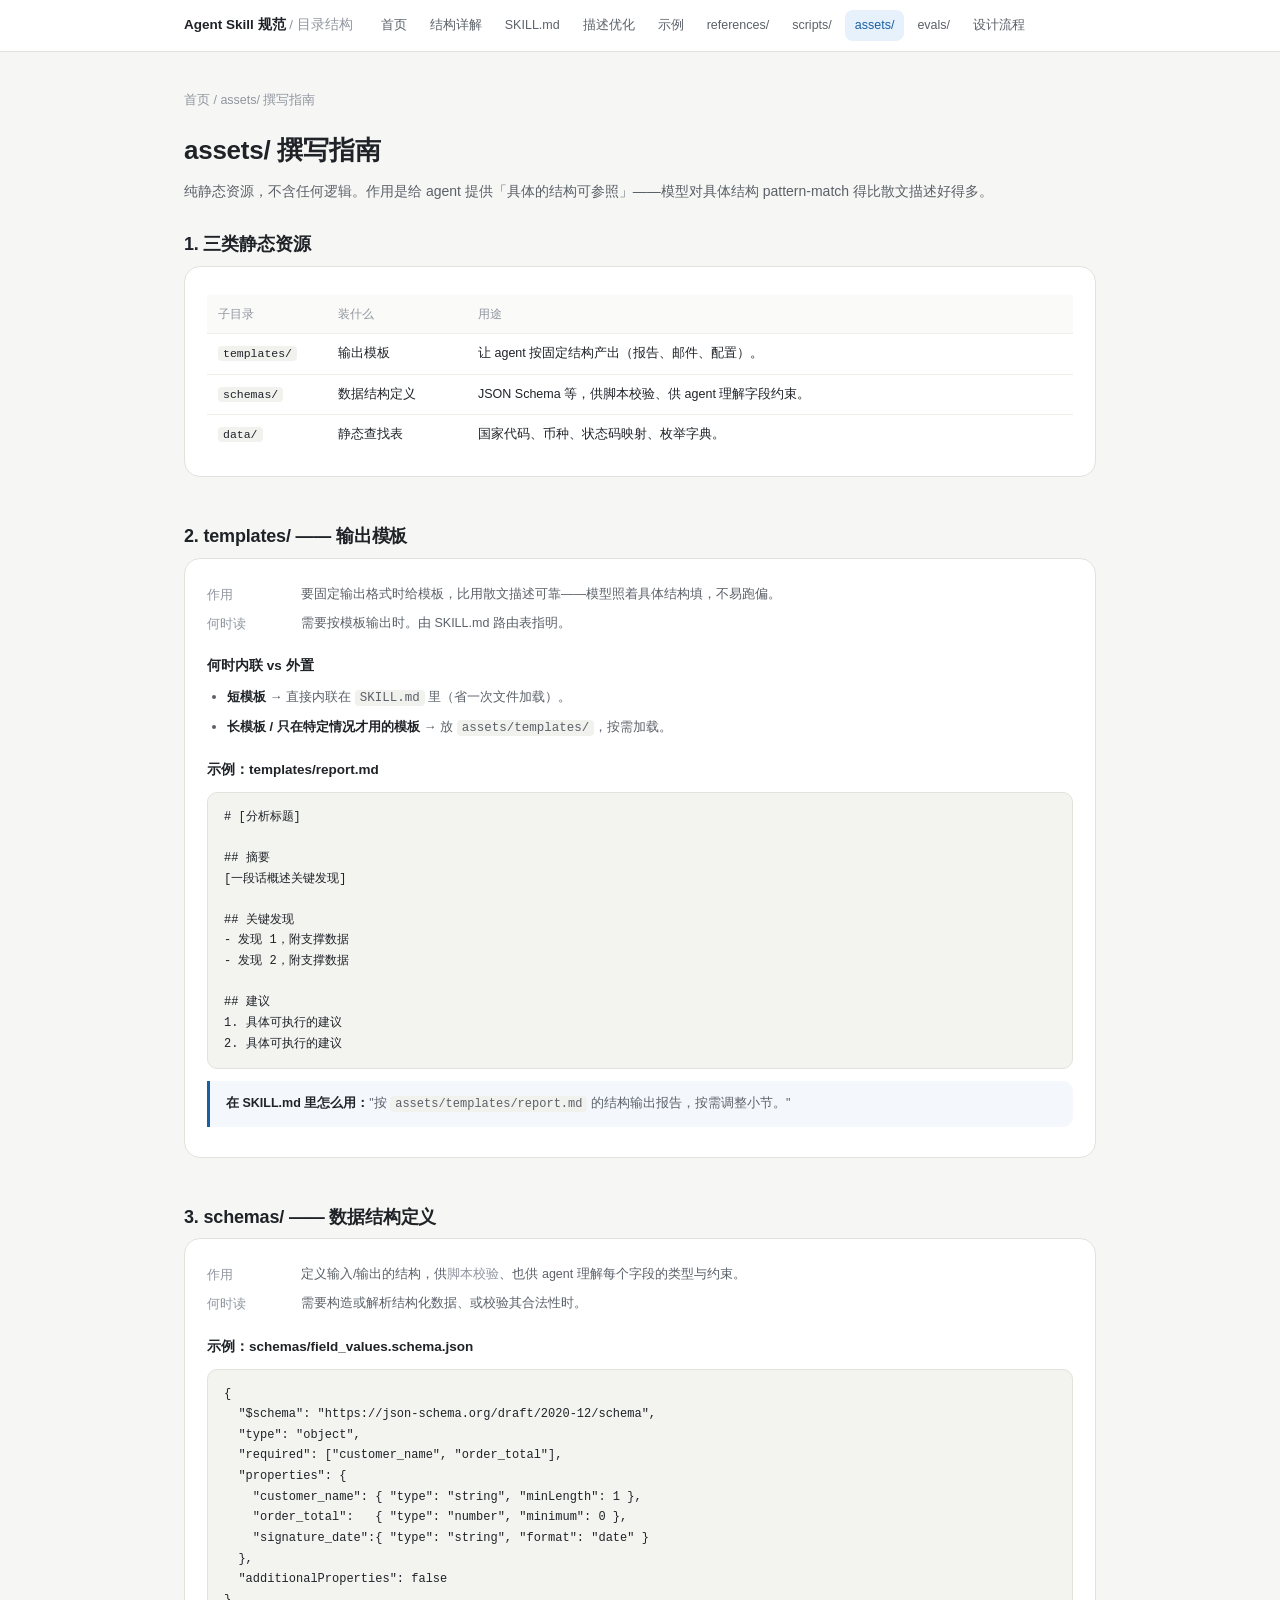
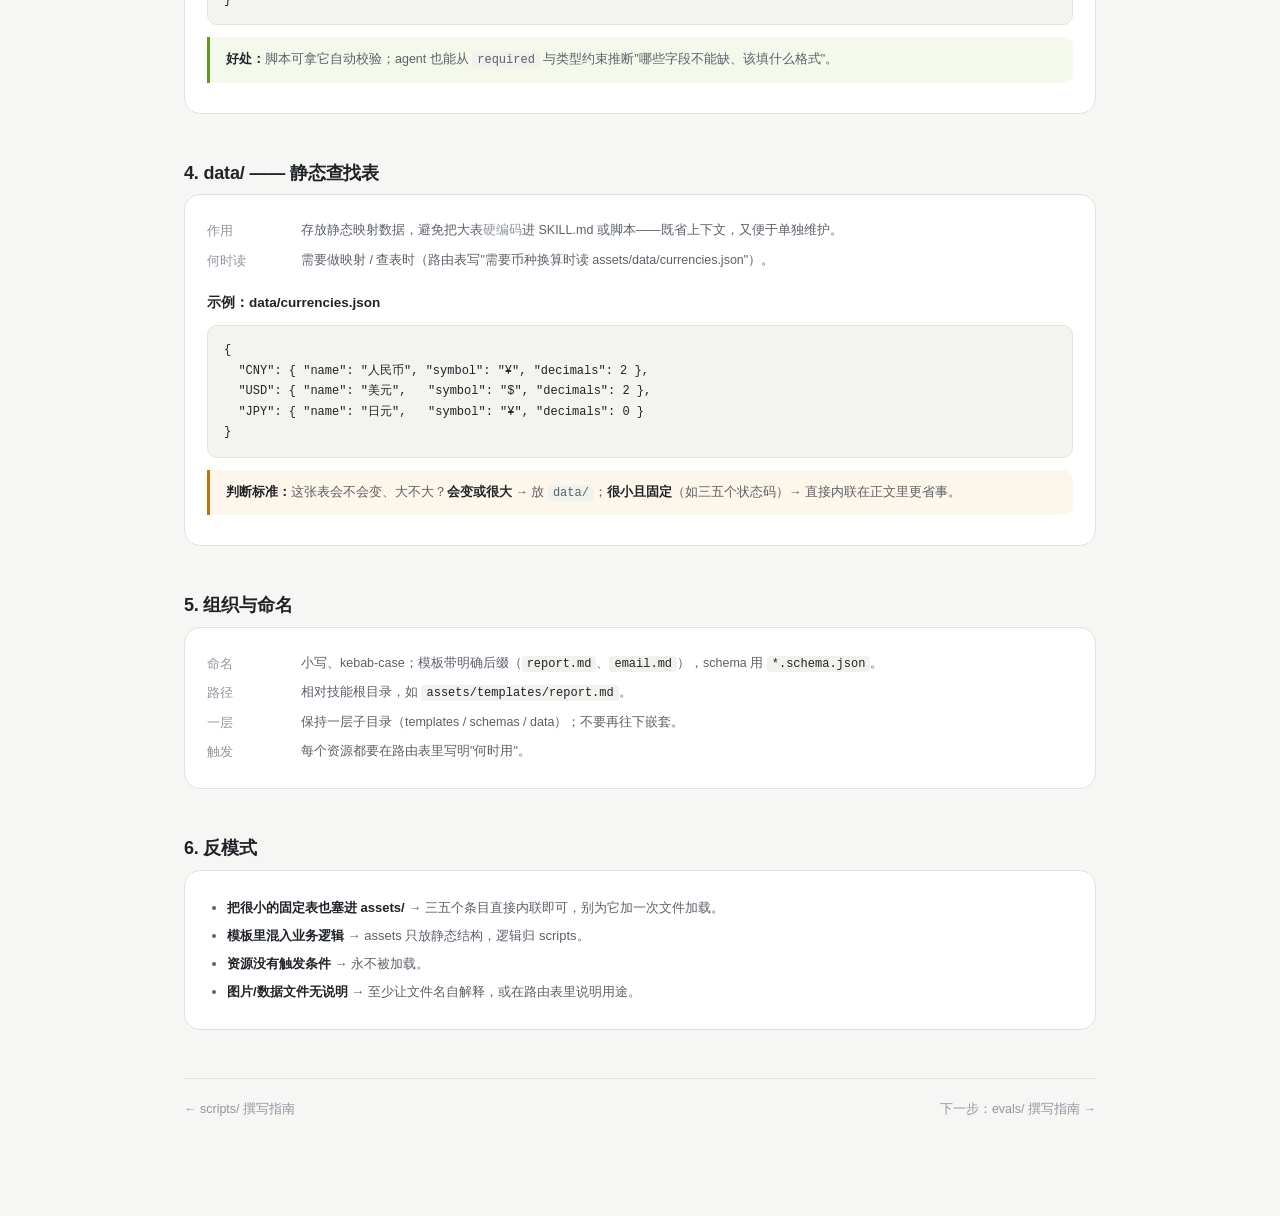
==== assets.html @ 3fb7a550 "docs: 同步 skill-authoring 技能包与规范文档 - skill-authoring/: Skill 编写技能包（SKILL.md、assets、evals、references、s" ====
<!DOCTYPE html>
<html lang="zh-CN">
<head>
<meta charset="UTF-8">
<meta name="viewport" content="width=device-width, initial-scale=1">
<title>assets/ 撰写指南 · Agent Skill 规范</title>
<link rel="stylesheet" href="skill-spec.css">
</head>
<body>

<header class="topbar">
  <div class="inner">
    <a class="brand" href="Skill目录结构规范.html">Agent Skill 规范 <span>/ 目录结构</span></a>
    <nav class="topnav">
      <a href="Skill目录结构规范.html">首页</a>
      <a href="structure-detail.html">结构详解</a>
      <a href="skill-md.html">SKILL.md</a>
      <a href="description.html">描述优化</a>
      <a href="examples.html">示例</a>
      <a href="references.html">references/</a>
      <a href="scripts.html">scripts/</a>
      <a href="assets.html" class="active">assets/</a>
      <a href="evals.html">evals/</a>
      <a href="design.html">设计流程</a>
    </nav>
  </div>
</header>

<div class="wrap">

  <div class="crumb"><a href="Skill目录结构规范.html">首页</a> / assets/ 撰写指南</div>
  <h1>assets/ 撰写指南</h1>
  <p class="sub">纯静态资源，不含任何逻辑。作用是给 agent 提供「具体的结构可参照」——模型对具体结构 pattern-match 得比散文描述好得多。</p>

  <!-- 三类 -->
  <h2>1. 三类静态资源</h2>
  <div class="card tight">
    <table>
      <tr><th style="width:120px">子目录</th><th style="width:140px">装什么</th><th>用途</th></tr>
      <tr><td><code>templates/</code></td><td>输出模板</td><td>让 agent 按固定结构产出（报告、邮件、配置）。</td></tr>
      <tr><td><code>schemas/</code></td><td>数据结构定义</td><td>JSON Schema 等，供脚本校验、供 agent 理解字段约束。</td></tr>
      <tr><td><code>data/</code></td><td>静态查找表</td><td>国家代码、币种、状态码映射、枚举字典。</td></tr>
    </table>
  </div>

  <!-- templates -->
  <h2>2. templates/ —— 输出模板</h2>
  <div class="card tight">
    <div class="fline"><b>作用</b><span>要固定输出格式时给模板，比用散文描述可靠——模型照着具体结构填，不易跑偏。</span></div>
    <div class="fline"><b>何时读</b><span>需要按模板输出时。由 SKILL.md 路由表指明。</span></div>
    <h4>何时内联 vs 外置</h4>
    <ul class="tick">
      <li><b>短模板</b> → 直接内联在 <code>SKILL.md</code> 里（省一次文件加载）。</li>
      <li><b>长模板 / 只在特定情况才用的模板</b> → 放 <code>assets/templates/</code>，按需加载。</li>
    </ul>
    <h4>示例：templates/report.md</h4>
<pre># [分析标题]

## 摘要
[一段话概述关键发现]

## 关键发现
- 发现 1，附支撑数据
- 发现 2，附支撑数据

## 建议
1. 具体可执行的建议
2. 具体可执行的建议</pre>
    <div class="callout"><b>在 SKILL.md 里怎么用：</b>"按 <code>assets/templates/report.md</code> 的结构输出报告，按需调整小节。"</div>
  </div>

  <!-- schemas -->
  <h2>3. schemas/ —— 数据结构定义</h2>
  <div class="card tight">
    <div class="fline"><b>作用</b><span>定义输入/输出的结构，供<b>脚本校验</b>、也供 agent 理解每个字段的类型与约束。</span></div>
    <div class="fline"><b>何时读</b><span>需要构造或解析结构化数据、或校验其合法性时。</span></div>
    <h4>示例：schemas/field_values.schema.json</h4>
<pre>{
  "$schema": "https://json-schema.org/draft/2020-12/schema",
  "type": "object",
  "required": ["customer_name", "order_total"],
  "properties": {
    "customer_name": { "type": "string", "minLength": 1 },
    "order_total":   { "type": "number", "minimum": 0 },
    "signature_date":{ "type": "string", "format": "date" }
  },
  "additionalProperties": false
}</pre>
    <div class="callout good"><b>好处：</b>脚本可拿它自动校验；agent 也能从 <code>required</code> 与类型约束推断"哪些字段不能缺、该填什么格式"。</div>
  </div>

  <!-- data -->
  <h2>4. data/ —— 静态查找表</h2>
  <div class="card tight">
    <div class="fline"><b>作用</b><span>存放静态映射数据，避免把大表<b>硬编码</b>进 SKILL.md 或脚本——既省上下文，又便于单独维护。</span></div>
    <div class="fline"><b>何时读</b><span>需要做映射 / 查表时（路由表写"需要币种换算时读 assets/data/currencies.json"）。</span></div>
    <h4>示例：data/currencies.json</h4>
<pre>{
  "CNY": { "name": "人民币", "symbol": "¥", "decimals": 2 },
  "USD": { "name": "美元",   "symbol": "$", "decimals": 2 },
  "JPY": { "name": "日元",   "symbol": "¥", "decimals": 0 }
}</pre>
    <div class="callout warn"><b>判断标准：</b>这张表会不会变、大不大？<b>会变或很大</b> → 放 <code>data/</code>；<b>很小且固定</b>（如三五个状态码）→ 直接内联在正文里更省事。</div>
  </div>

  <!-- 组织 -->
  <h2>5. 组织与命名</h2>
  <div class="card tight">
    <div class="fline"><b>命名</b><span>小写、kebab-case；模板带明确后缀（<code>report.md</code>、<code>email.md</code>），schema 用 <code>*.schema.json</code>。</span></div>
    <div class="fline"><b>路径</b><span>相对技能根目录，如 <code>assets/templates/report.md</code>。</span></div>
    <div class="fline"><b>一层</b><span>保持一层子目录（templates / schemas / data）；不要再往下嵌套。</span></div>
    <div class="fline"><b>触发</b><span>每个资源都要在路由表里写明"何时用"。</span></div>
  </div>

  <!-- 反模式 -->
  <h2>6. 反模式</h2>
  <div class="card tight">
    <ul class="tick">
      <li><b>把很小的固定表也塞进 assets/</b> → 三五个条目直接内联即可，别为它加一次文件加载。</li>
      <li><b>模板里混入业务逻辑</b> → assets 只放静态结构，逻辑归 scripts。</li>
      <li><b>资源没有触发条件</b> → 永不被加载。</li>
      <li><b>图片/数据文件无说明</b> → 至少让文件名自解释，或在路由表里说明用途。</li>
    </ul>
  </div>

  <footer>
    <span><a href="scripts.html">← scripts/ 撰写指南</a></span>
    <span>下一步：<a href="evals.html">evals/ 撰写指南 →</a></span>
  </footer>

</div>
</body>
</html>
---- skill-spec.css ----
:root{
  --bg:#f6f6f4; --card:#ffffff;
  --ink:#1f2328; --ink2:#5b6169; --ink3:#9096a0;
  --line:#e2e2dc; --line2:#efefe9;
  --blue:#185FA5; --bluebg:#E6F1FB;
  --amber:#8a5a12; --amberbg:#FAEEDA;
  --green:#2f6b1f; --greenbg:#EAF3DE;
  --gray:#5F5E5A; --graybg:#F1EFE8;
  --mono: ui-monospace, SFMono-Regular, Menlo, Consolas, "Liberation Mono", monospace;
  --sans: -apple-system, BlinkMacSystemFont, "Segoe UI", "PingFang SC", "Hiragino Sans GB", "Microsoft YaHei", sans-serif;
}
*{box-sizing:border-box;}
body{
  margin:0; background:var(--bg); color:var(--ink);
  font-family:var(--sans); font-size:14px; line-height:1.7;
  -webkit-font-smoothing:antialiased;
}

/* ---------- 顶部导航 ---------- */
.topbar{position:sticky; top:0; z-index:20; background:rgba(255,255,255,.94); backdrop-filter:blur(8px); border-bottom:1px solid var(--line);}
.topbar .inner{max-width:960px; margin:0 auto; padding:10px 24px; display:flex; align-items:center; gap:18px; flex-wrap:wrap;}
.brand{font-weight:600; font-size:13.5px; color:var(--ink); text-decoration:none; white-space:nowrap;}
.brand span{color:var(--ink3); font-weight:400;}
.topnav{display:flex; gap:3px; flex-wrap:wrap;}
.topnav a{font-size:12.5px; color:var(--ink2); text-decoration:none; padding:5px 10px; border-radius:8px; white-space:nowrap;}
.topnav a:hover{background:var(--line2); color:var(--ink);}
.topnav a.active{background:var(--bluebg); color:var(--blue); font-weight:500;}

/* ---------- 布局 ---------- */
.wrap{max-width:960px; margin:0 auto; padding:38px 24px 96px;}
.crumb{font-size:12.5px; color:var(--ink3); margin-bottom:16px;}
.crumb a{color:var(--ink3); text-decoration:none;}
.crumb a:hover{color:var(--blue);}

/* ---------- 标题 ---------- */
h1{font-size:26px; font-weight:600; margin:0 0 8px; letter-spacing:-0.01em;}
.sub{color:var(--ink2); font-size:14px; margin:0;}
h2{font-size:18px; font-weight:600; margin:44px 0 6px; letter-spacing:-0.01em; scroll-margin-top:70px;}
h2:first-of-type{margin-top:26px;}
.h2sub{color:var(--ink2); font-size:13px; margin:0 0 16px;}
h3{font-size:14.5px; font-weight:600; margin:26px 0 8px; scroll-margin-top:70px;}
h4{font-size:13.5px; font-weight:600; margin:20px 0 8px; color:var(--ink);}
p{margin:8px 0;}
.muted{color:var(--ink2); font-size:13px;}
a.inline{color:var(--blue); text-decoration:none;}
a.inline:hover{text-decoration:underline;}

/* ---------- 卡片 ---------- */
.card{background:var(--card); border:1px solid var(--line); border-radius:16px; padding:22px 26px; margin-bottom:16px; overflow-x:auto;}
.card.tight{padding:18px 22px;}
.card h4:first-child{margin-top:0;}

/* ---------- 首页卡片 ---------- */
.hero{padding:6px 0 2px;}
.cards{display:grid; grid-template-columns:repeat(auto-fill,minmax(258px,1fr)); gap:14px; margin-top:8px;}
.navcard{display:flex; flex-direction:column; text-decoration:none; color:inherit; background:var(--card); border:1px solid var(--line); border-radius:14px; padding:18px 20px; transition:border-color .15s, transform .15s;}
.navcard:hover{border-color:#c8c8bf; transform:translateY(-2px);}
.navcard .tag{font-size:11px; font-weight:600; color:var(--blue); background:var(--bluebg); padding:2px 9px; border-radius:999px; align-self:flex-start; margin-bottom:10px;}
.navcard h3{margin:0 0 6px; font-size:14px; font-weight:600;}
.navcard p{margin:0; font-size:12.5px; color:var(--ink2); line-height:1.6;}
.navcard .go{margin-top:12px; font-size:12.5px; color:var(--blue); font-weight:500;}

/* ---------- 目录树 ---------- */
.tree, .tree ul{list-style:none; margin:0; padding:0;}
.tree ul{position:relative; margin-left:9px; padding-left:26px;}
.tree ul::before{content:""; position:absolute; left:0; top:2px; bottom:22px; border-left:1px solid var(--line);}
.tree ul > li{position:relative; padding:5px 0;}
.tree ul > li::before{content:""; position:absolute; left:-26px; top:21px; width:21px; border-top:1px solid var(--line);}
.tree .row{display:flex; align-items:center; gap:10px; flex-wrap:wrap;}
.nm{font-family:var(--mono); font-size:13.5px; font-weight:500; color:var(--ink);}
.nm.root{font-size:15px; font-weight:600;}
.desc{font-size:12.5px; color:var(--ink2);}

/* ---------- 徽标 ---------- */
.badge{font-size:11px; font-weight:600; padding:2px 8px; border-radius:999px; white-space:nowrap; display:inline-block; letter-spacing:.02em;}
.badge.req{color:var(--blue); background:var(--bluebg);}
.badge.opt{color:var(--amber); background:var(--amberbg);}
.badge.hum{color:var(--gray); background:var(--graybg);}
.badge.good{color:var(--green); background:var(--greenbg);}
.legend{display:flex; gap:18px; flex-wrap:wrap; margin:16px 0 14px;}
.legend span{display:inline-flex; align-items:center; gap:7px; font-size:12.5px; color:var(--ink2);}
.dot{width:10px; height:10px; border-radius:3px; display:inline-block;}
.dot.req{background:var(--blue);} .dot.opt{background:#BA7517;} .dot.hum{background:#a8a8a0;}

/* ---------- 表格 ---------- */
table{width:100%; border-collapse:collapse; font-size:12.5px; margin:10px 0 4px;}
th,td{text-align:left; padding:9px 11px; border-bottom:1px solid var(--line2); vertical-align:top;}
th{color:var(--ink3); font-weight:500; font-size:12px; background:#fafaf8;}
tr:last-child td{border-bottom:none;}
td code,th code{font-family:var(--mono); font-size:11.5px; background:#f1f1ee; padding:1px 5px; border-radius:4px; color:var(--ink);}

/* ---------- 代码 ---------- */
pre{background:#f3f3f0; border:1px solid var(--line); border-radius:10px; padding:14px 16px; font-family:var(--mono); font-size:12px; line-height:1.72; overflow:auto; margin:10px 0; color:var(--ink);}
pre .c{color:var(--ink3);}
pre .k{color:var(--blue);}
code{font-family:var(--mono); font-size:12.5px; background:#f1f1ee; padding:1px 5px; border-radius:4px;}

/* ---------- 标签行 ---------- */
.fline{display:flex; gap:12px; font-size:12.5px; margin:7px 0; align-items:flex-start;}
.fline b{flex:0 0 82px; color:var(--ink3); font-weight:500; padding-top:1px;}
.fline span{color:var(--ink2); flex:1;}
.fline code{font-family:var(--mono); font-size:12px; background:#f1f1ee; padding:1px 5px; border-radius:4px; color:var(--ink);}

/* ---------- 列表 ---------- */
ul.tick{margin:8px 0; padding-left:20px; font-size:13px; color:var(--ink2);}
ul.tick li{margin:6px 0;}
ul.tick b{color:var(--ink); font-weight:600;}

/* ---------- 提示块 ---------- */
.callout{border-left:3px solid var(--blue); background:#f4f8fd; border-radius:0 10px 10px 0; padding:12px 16px; font-size:12.5px; color:var(--ink2); margin:12px 0;}
.callout.warn{border-color:#BA7517; background:#fdf6ea;}
.callout.good{border-color:#639922; background:#f4f9ec;}
.callout b{color:var(--ink);}
.callout code{font-family:var(--mono); font-size:12px;}

/* ---------- 步骤 ---------- */
.steps{counter-reset:s; margin:6px 0;}
.step{position:relative; padding:0 0 20px 44px; border-left:2px solid var(--line); margin-left:14px;}
.step:last-child{border-left-color:transparent; padding-bottom:0;}
.step::before{counter-increment:s; content:counter(s); position:absolute; left:-15px; top:-2px; width:28px; height:28px; border-radius:50%; background:var(--bluebg); color:var(--blue); font-size:12.5px; font-weight:600; display:flex; align-items:center; justify-content:center; border:2px solid var(--card);}
.step h4{margin:2px 0 4px; font-size:13.5px;}
.step p{margin:0; font-size:12.5px; color:var(--ink2);}

/* ---------- 目录块（详解） ---------- */
.dirblock{background:var(--card); border:1px solid var(--line); border-radius:16px; padding:22px 26px 10px; margin-bottom:16px;}
.dirhead{border-bottom:1px solid var(--line2); padding-bottom:14px; margin-bottom:6px;}
.dirtitle{display:flex; align-items:center; gap:10px; flex-wrap:wrap; margin-bottom:8px;}
.dirtitle .nm{font-size:15px; font-weight:600;}
.dirpurpose{margin:0; color:var(--ink2); font-size:13px;}
.file{border-left:2px solid var(--line); padding:12px 0 14px 18px; margin:14px 0 0;}
.fhead{display:flex; align-items:baseline; gap:10px; flex-wrap:wrap; margin-bottom:8px;}
.fname{font-family:var(--mono); font-size:13.5px; font-weight:600; color:var(--ink);}
.ftag{font-size:11.5px; color:var(--amber); background:var(--amberbg); padding:2px 9px; border-radius:999px; font-weight:600;}
.ftag.blue{color:var(--blue); background:var(--bluebg);}
.ftag.gray{color:var(--gray); background:var(--graybg);}

/* ---------- 页脚 ---------- */
footer{margin-top:48px; padding-top:20px; border-top:1px solid var(--line); color:var(--ink3); font-size:12.5px; display:flex; justify-content:space-between; gap:12px; flex-wrap:wrap;}
footer a{color:var(--ink3); text-decoration:none;}
footer a:hover{color:var(--blue);}

/* ---------- 三色标注 ---------- */
.mk{display:inline-block; font-size:11px; font-weight:600; padding:2px 8px; border-radius:6px; white-space:nowrap; margin-right:6px; vertical-align:1px; letter-spacing:.02em;}
.mk.hard{color:#A32D2D; background:#FCEBEB;}
.mk.advice{color:#8a5a12; background:#FAEEDA;}
.mk.exp{color:#5F5E5A; background:#F1EFE8;}
.legend-mk{display:flex; gap:18px; flex-wrap:wrap; margin:14px 0;}
.legend-mk span{display:inline-flex; align-items:center; gap:7px; font-size:12.5px; color:var(--ink2);}

/* ---------- 字段块 ---------- */
.field{background:#fbfbf9; border:1px solid var(--line2); border-radius:12px; padding:15px 18px; margin:12px 0;}
.field h4{margin:0 0 10px; font-size:13.5px; display:flex; align-items:center; gap:8px; flex-wrap:wrap;}
.field .fline b{flex:0 0 72px;}

/* ---------- 自检清单 ---------- */
.checklist{list-style:none; padding-left:0; margin:10px 0;}
.checklist li{position:relative; padding-left:26px; margin:8px 0; font-size:13px; color:var(--ink2);}
.checklist li::before{content:""; position:absolute; left:0; top:4px; width:14px; height:14px; border:1.5px solid #c4c4bc; border-radius:4px; background:#fff;}
.checklist li b{color:var(--ink); font-weight:600;}

@media (max-width:720px){
  .wrap{padding:28px 16px 64px;}
  .topbar .inner{padding:10px 16px; gap:10px;}
  .fline{flex-direction:column; gap:2px;}
  .fline b{flex:none;}
  table{font-size:12px;}
  h1{font-size:22px;}
}
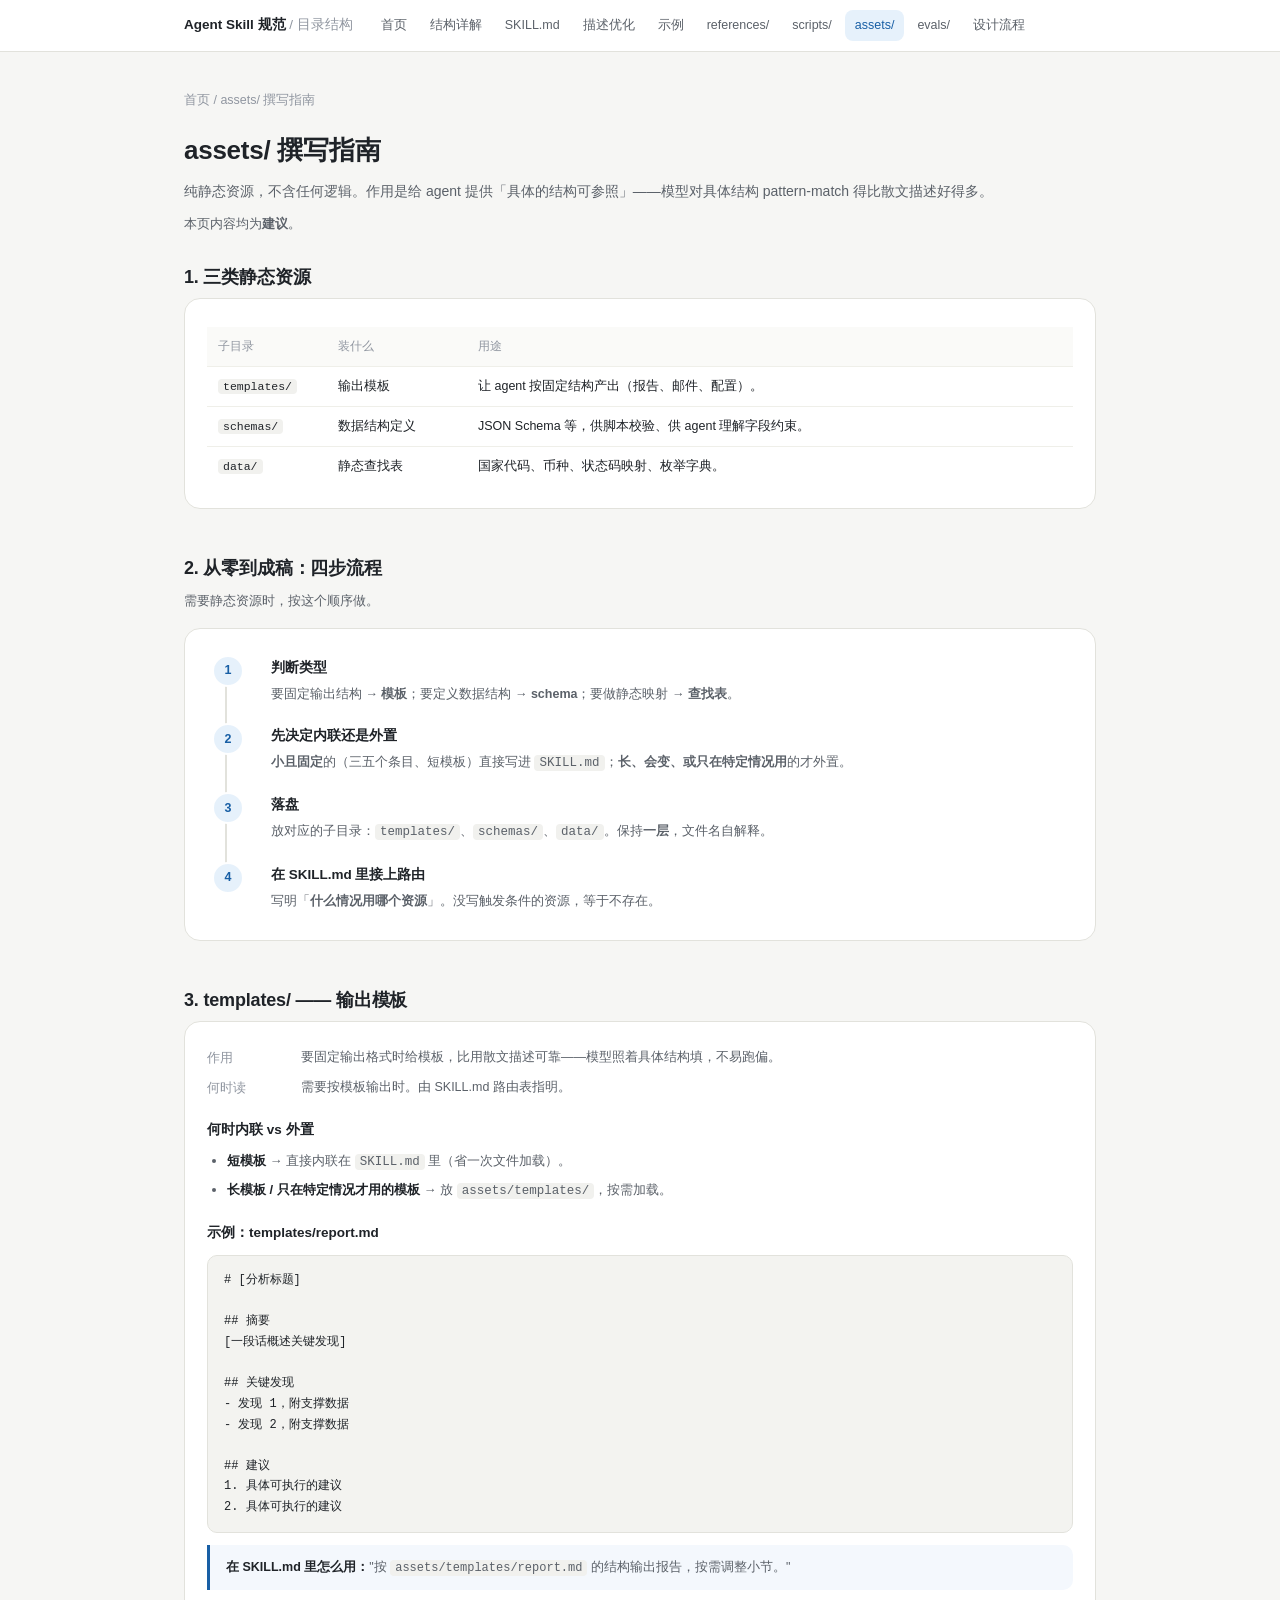
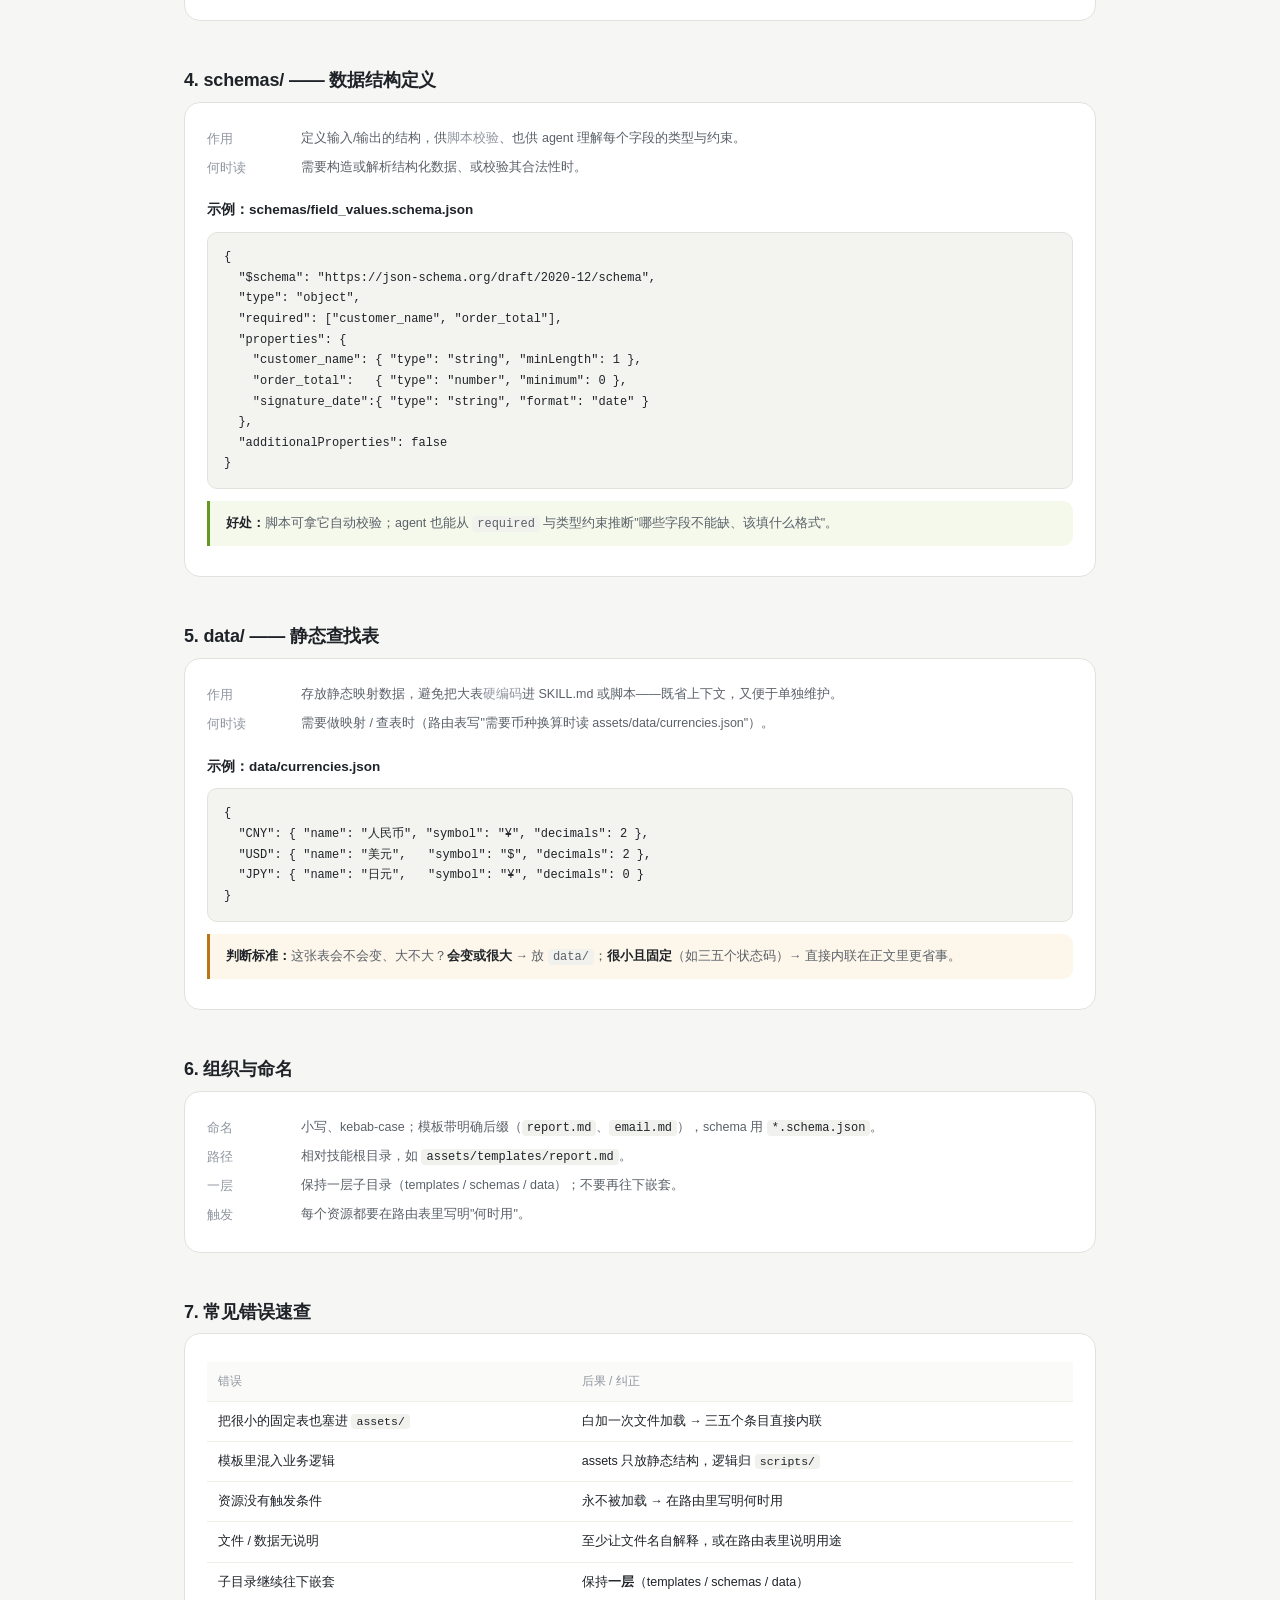
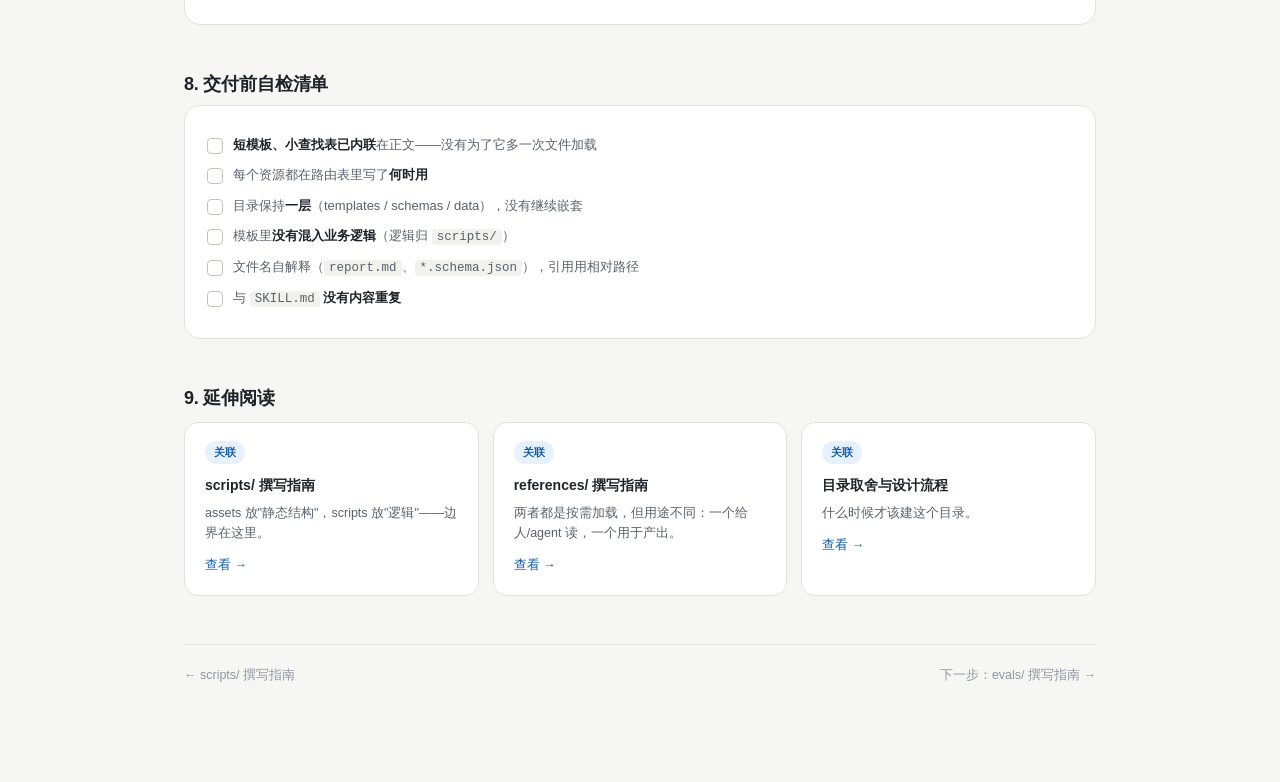
==== commit 15b75b59: "docs: 以 skill-md 为标尺提升全站页面与 README 从 skill-md.html 提炼 8 项结构要素（阅读须知 / 定位 / 操作流程 / 逐项详解 / 可操作化 / 自检清单 " ====
--- a/assets.html
+++ b/assets.html
@@ -10,9 +10,9 @@
 
 <header class="topbar">
   <div class="inner">
-    <a class="brand" href="Skill目录结构规范.html">Agent Skill 规范 <span>/ 目录结构</span></a>
+    <a class="brand" href="index.html">Agent Skill 规范 <span>/ 目录结构</span></a>
     <nav class="topnav">
-      <a href="Skill目录结构规范.html">首页</a>
+      <a href="index.html">首页</a>
       <a href="structure-detail.html">结构详解</a>
       <a href="skill-md.html">SKILL.md</a>
       <a href="description.html">描述优化</a>
@@ -28,9 +28,10 @@
 
 <div class="wrap">
 
-  <div class="crumb"><a href="Skill目录结构规范.html">首页</a> / assets/ 撰写指南</div>
+  <div class="crumb"><a href="index.html">首页</a> / assets/ 撰写指南</div>
   <h1>assets/ 撰写指南</h1>
   <p class="sub">纯静态资源，不含任何逻辑。作用是给 agent 提供「具体的结构可参照」——模型对具体结构 pattern-match 得比散文描述好得多。</p>
+  <p class="muted" style="margin-top:10px">本页内容均为<b>建议</b>。</p>
 
   <!-- 三类 -->
   <h2>1. 三类静态资源</h2>
@@ -43,8 +44,32 @@
     </table>
   </div>
 
+  <!-- 操作流程 -->
+  <h2>2. 从零到成稿：四步流程</h2>
+  <p class="h2sub">需要静态资源时，按这个顺序做。</p>
+  <div class="card">
+    <div class="steps">
+      <div class="step">
+        <h4>判断类型</h4>
+        <p>要固定输出结构 → <b>模板</b>；要定义数据结构 → <b>schema</b>；要做静态映射 → <b>查找表</b>。</p>
+      </div>
+      <div class="step">
+        <h4>先决定内联还是外置</h4>
+        <p><b>小且固定</b>的（三五个条目、短模板）直接写进 <code>SKILL.md</code>；<b>长、会变、或只在特定情况用</b>的才外置。</p>
+      </div>
+      <div class="step">
+        <h4>落盘</h4>
+        <p>放对应的子目录：<code>templates/</code>、<code>schemas/</code>、<code>data/</code>。保持<b>一层</b>，文件名自解释。</p>
+      </div>
+      <div class="step">
+        <h4>在 SKILL.md 里接上路由</h4>
+        <p>写明「<b>什么情况用哪个资源</b>」。没写触发条件的资源，等于不存在。</p>
+      </div>
+    </div>
+  </div>
+
   <!-- templates -->
-  <h2>2. templates/ —— 输出模板</h2>
+  <h2>3. templates/ —— 输出模板</h2>
   <div class="card tight">
     <div class="fline"><b>作用</b><span>要固定输出格式时给模板，比用散文描述可靠——模型照着具体结构填，不易跑偏。</span></div>
     <div class="fline"><b>何时读</b><span>需要按模板输出时。由 SKILL.md 路由表指明。</span></div>
@@ -70,7 +95,7 @@
   </div>
 
   <!-- schemas -->
-  <h2>3. schemas/ —— 数据结构定义</h2>
+  <h2>4. schemas/ —— 数据结构定义</h2>
   <div class="card tight">
     <div class="fline"><b>作用</b><span>定义输入/输出的结构，供<b>脚本校验</b>、也供 agent 理解每个字段的类型与约束。</span></div>
     <div class="fline"><b>何时读</b><span>需要构造或解析结构化数据、或校验其合法性时。</span></div>
@@ -90,7 +115,7 @@
   </div>
 
   <!-- data -->
-  <h2>4. data/ —— 静态查找表</h2>
+  <h2>5. data/ —— 静态查找表</h2>
   <div class="card tight">
     <div class="fline"><b>作用</b><span>存放静态映射数据，避免把大表<b>硬编码</b>进 SKILL.md 或脚本——既省上下文，又便于单独维护。</span></div>
     <div class="fline"><b>何时读</b><span>需要做映射 / 查表时（路由表写"需要币种换算时读 assets/data/currencies.json"）。</span></div>
@@ -104,7 +129,7 @@
   </div>
 
   <!-- 组织 -->
-  <h2>5. 组织与命名</h2>
+  <h2>6. 组织与命名</h2>
   <div class="card tight">
     <div class="fline"><b>命名</b><span>小写、kebab-case；模板带明确后缀（<code>report.md</code>、<code>email.md</code>），schema 用 <code>*.schema.json</code>。</span></div>
     <div class="fline"><b>路径</b><span>相对技能根目录，如 <code>assets/templates/report.md</code>。</span></div>
@@ -112,15 +137,53 @@
     <div class="fline"><b>触发</b><span>每个资源都要在路由表里写明"何时用"。</span></div>
   </div>
 
-  <!-- 反模式 -->
-  <h2>6. 反模式</h2>
+  <!-- 常见错误 -->
+  <h2>7. 常见错误速查</h2>
   <div class="card tight">
-    <ul class="tick">
-      <li><b>把很小的固定表也塞进 assets/</b> → 三五个条目直接内联即可，别为它加一次文件加载。</li>
-      <li><b>模板里混入业务逻辑</b> → assets 只放静态结构，逻辑归 scripts。</li>
-      <li><b>资源没有触发条件</b> → 永不被加载。</li>
-      <li><b>图片/数据文件无说明</b> → 至少让文件名自解释，或在路由表里说明用途。</li>
+    <table>
+      <tr><th style="width:42%">错误</th><th>后果 / 纠正</th></tr>
+      <tr><td>把很小的固定表也塞进 <code>assets/</code></td><td>白加一次文件加载 → 三五个条目直接内联</td></tr>
+      <tr><td>模板里混入业务逻辑</td><td>assets 只放静态结构，逻辑归 <code>scripts/</code></td></tr>
+      <tr><td>资源没有触发条件</td><td>永不被加载 → 在路由里写明何时用</td></tr>
+      <tr><td>文件 / 数据无说明</td><td>至少让文件名自解释，或在路由表里说明用途</td></tr>
+      <tr><td>子目录继续往下嵌套</td><td>保持<b>一层</b>（templates / schemas / data）</td></tr>
+    </table>
+  </div>
+
+  <!-- 自检 -->
+  <h2>8. 交付前自检清单</h2>
+  <div class="card tight">
+    <ul class="checklist">
+      <li><b>短模板、小查找表已内联</b>在正文——没有为了它多一次文件加载</li>
+      <li>每个资源都在路由表里写了<b>何时用</b></li>
+      <li>目录保持<b>一层</b>（templates / schemas / data），没有继续嵌套</li>
+      <li>模板里<b>没有混入业务逻辑</b>（逻辑归 <code>scripts/</code>）</li>
+      <li>文件名自解释（<code>report.md</code>、<code>*.schema.json</code>），引用用相对路径</li>
+      <li>与 <code>SKILL.md</code> <b>没有内容重复</b></li>
     </ul>
+  </div>
+
+  <!-- 延伸阅读 -->
+  <h2>9. 延伸阅读</h2>
+  <div class="cards">
+    <a class="navcard" href="scripts.html">
+      <span class="tag">关联</span>
+      <h3>scripts/ 撰写指南</h3>
+      <p>assets 放"静态结构"，scripts 放"逻辑"——边界在这里。</p>
+      <span class="go">查看 →</span>
+    </a>
+    <a class="navcard" href="references.html">
+      <span class="tag">关联</span>
+      <h3>references/ 撰写指南</h3>
+      <p>两者都是按需加载，但用途不同：一个给人/agent 读，一个用于产出。</p>
+      <span class="go">查看 →</span>
+    </a>
+    <a class="navcard" href="design.html">
+      <span class="tag">关联</span>
+      <h3>目录取舍与设计流程</h3>
+      <p>什么时候才该建这个目录。</p>
+      <span class="go">查看 →</span>
+    </a>
   </div>
 
   <footer>
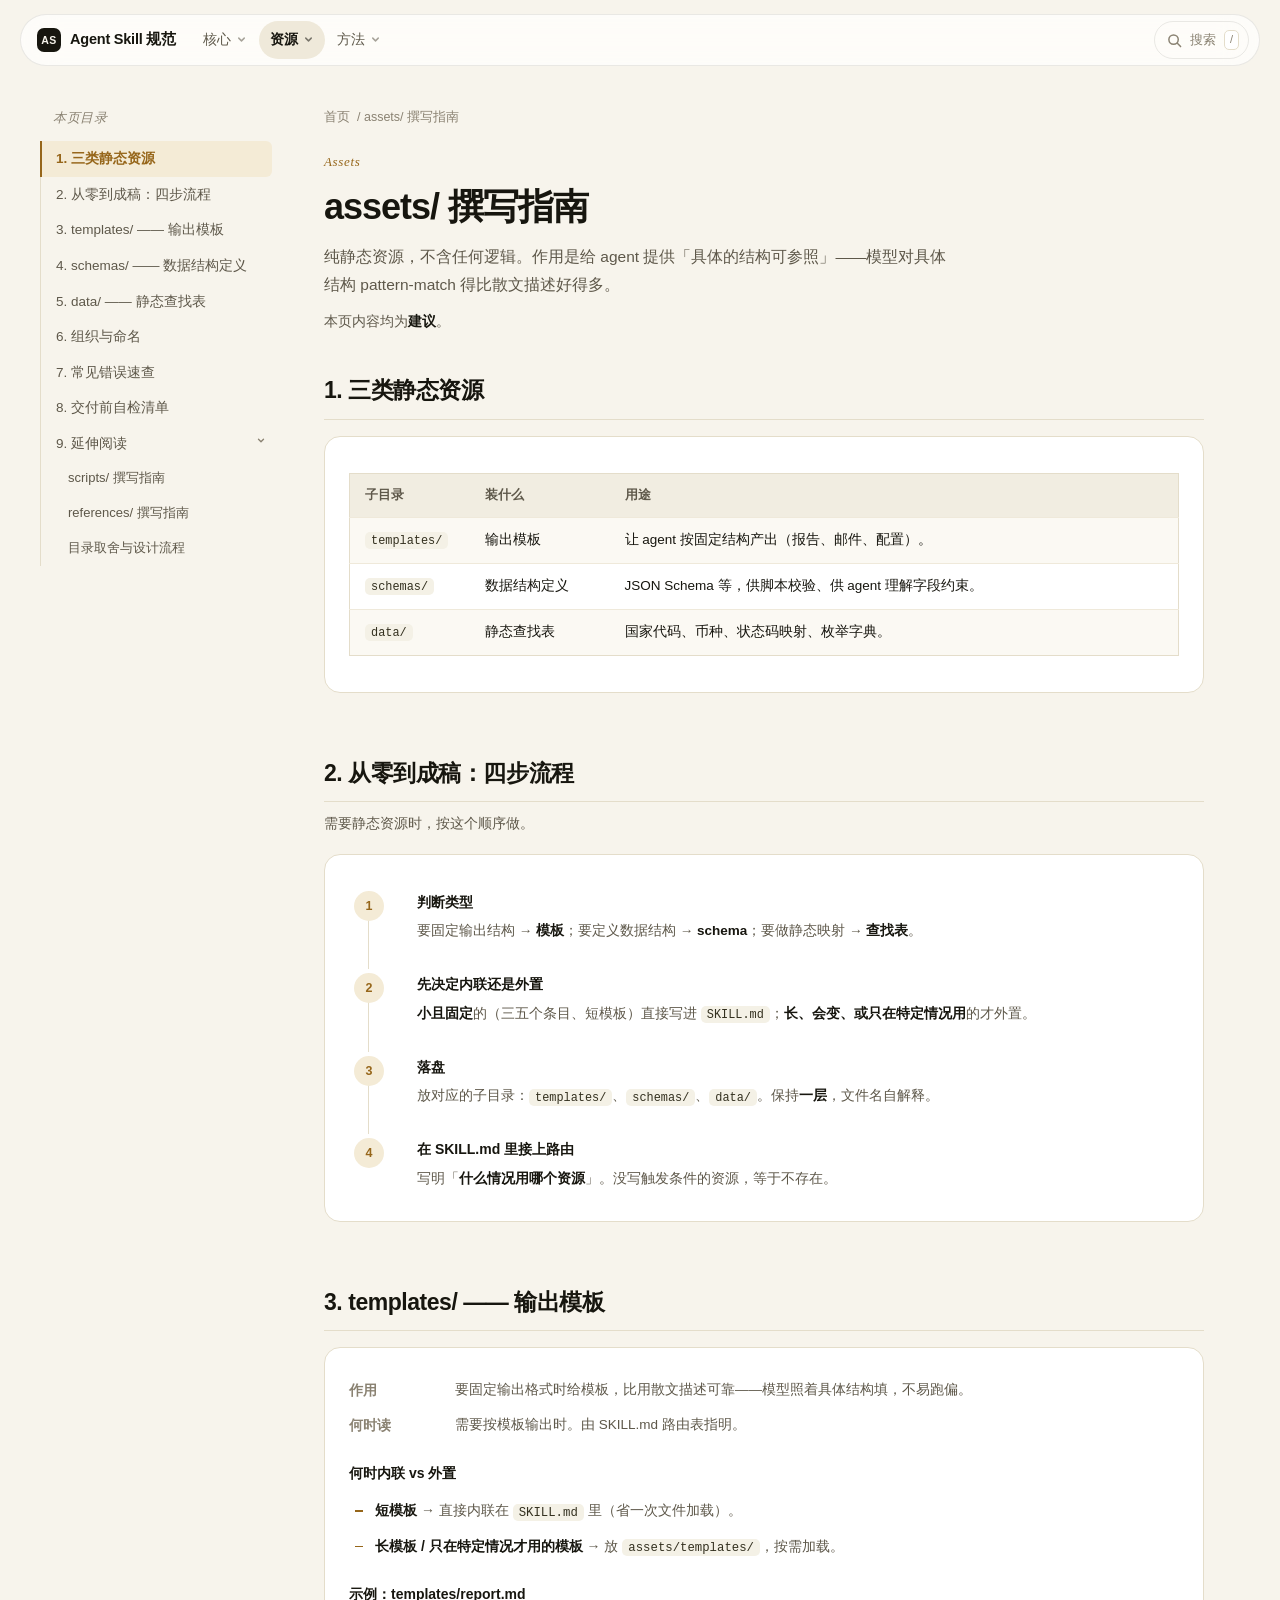
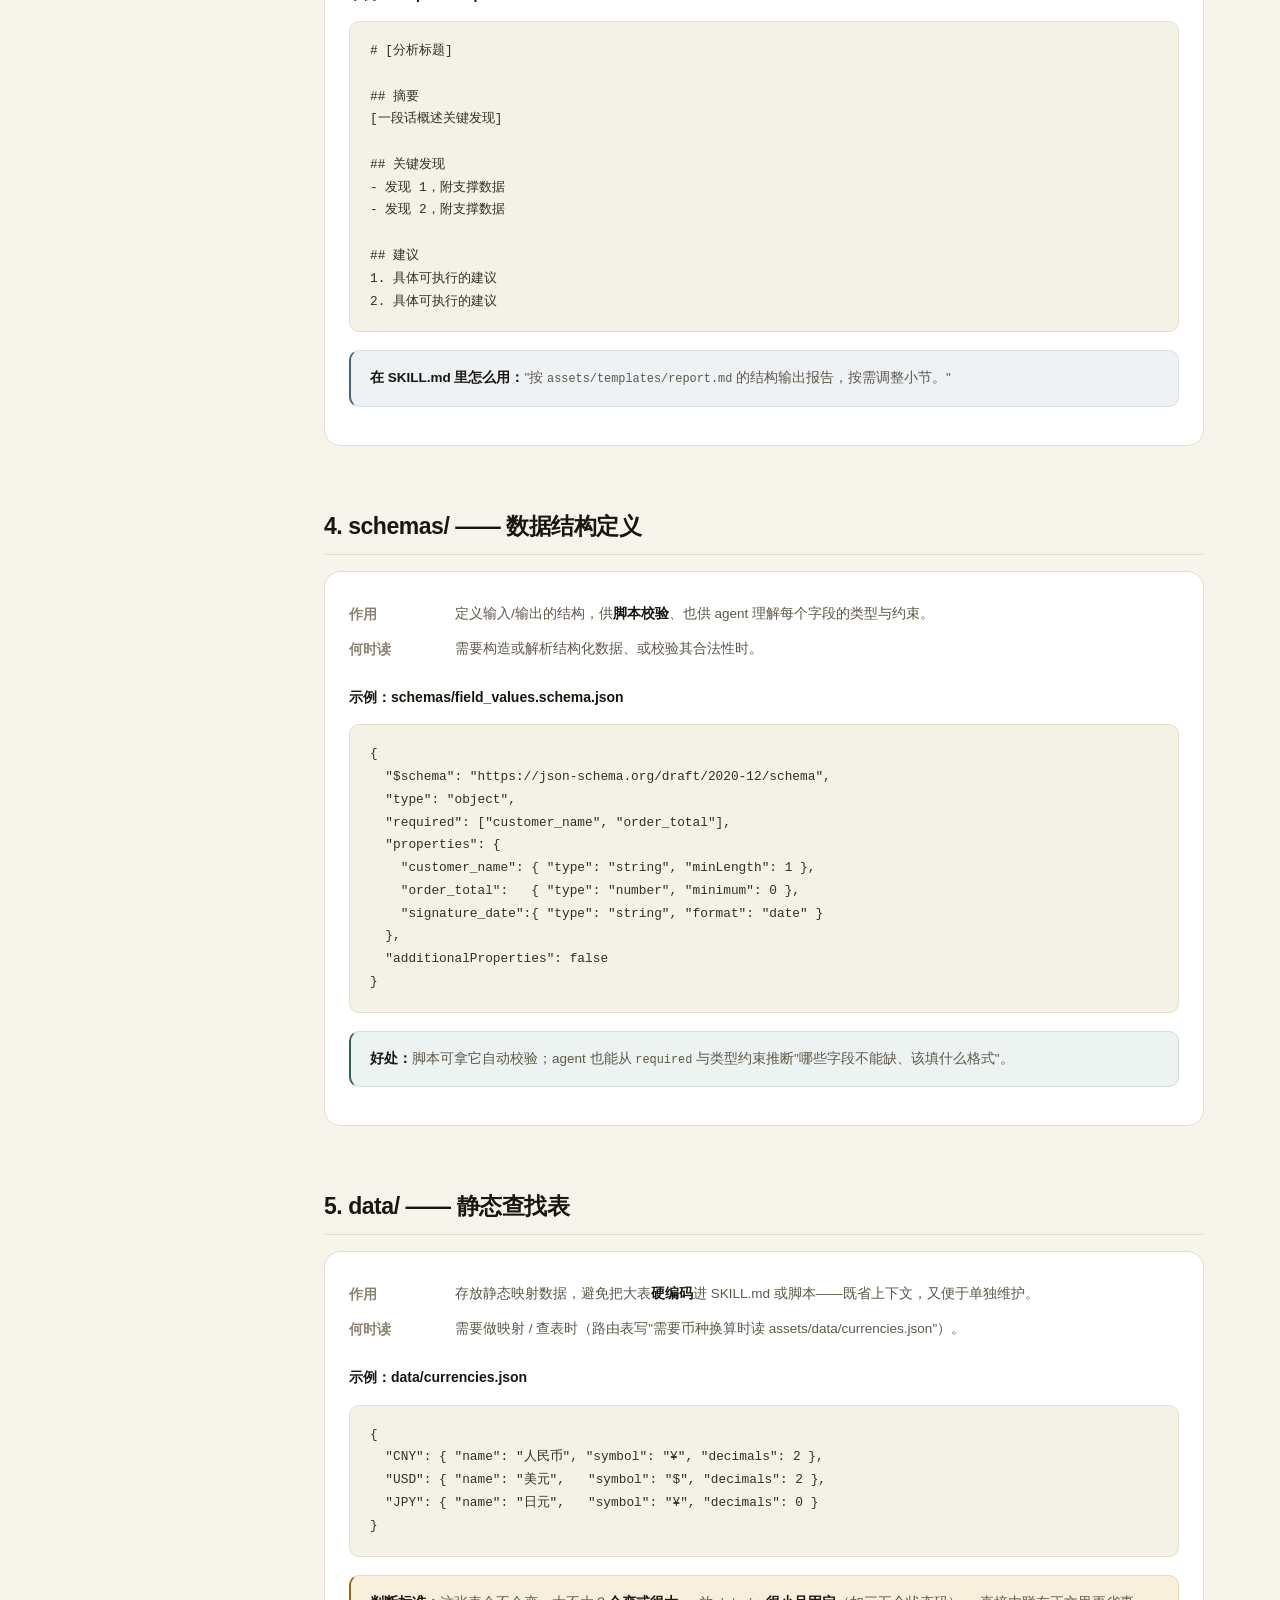
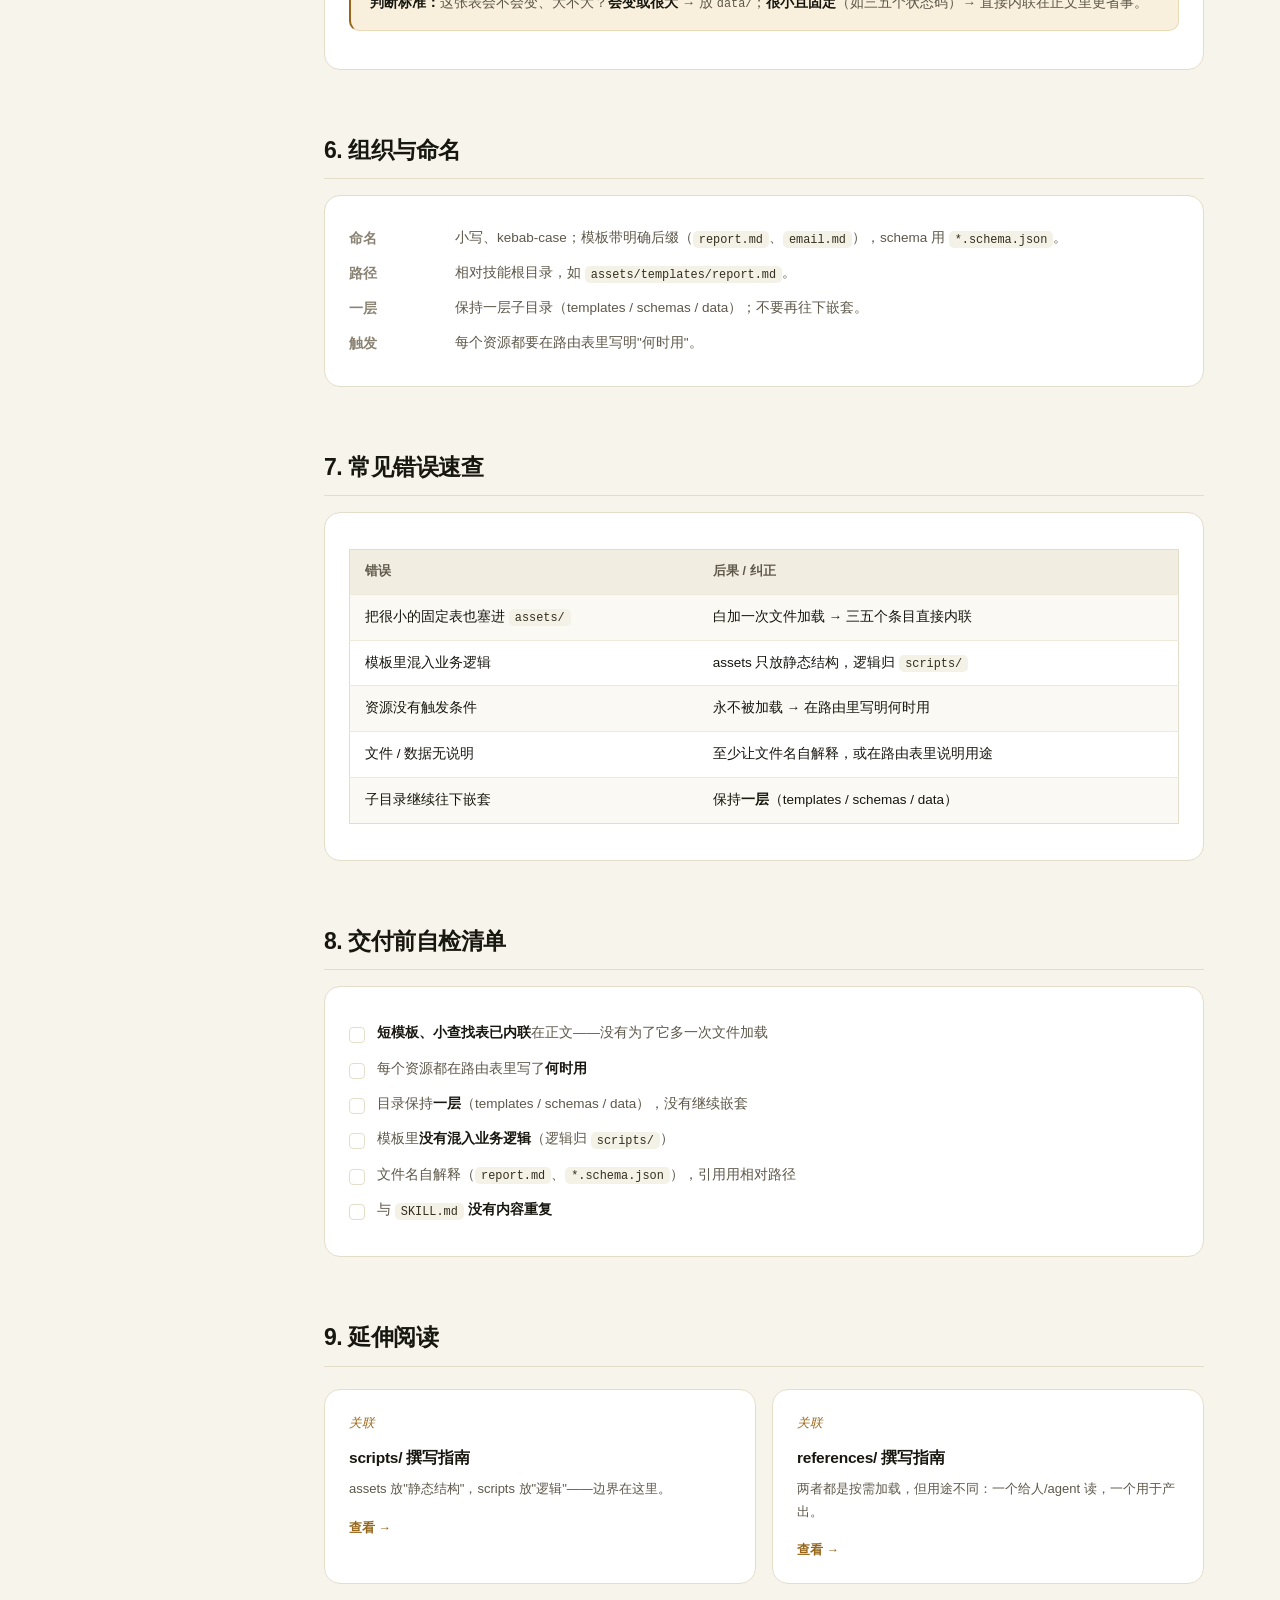
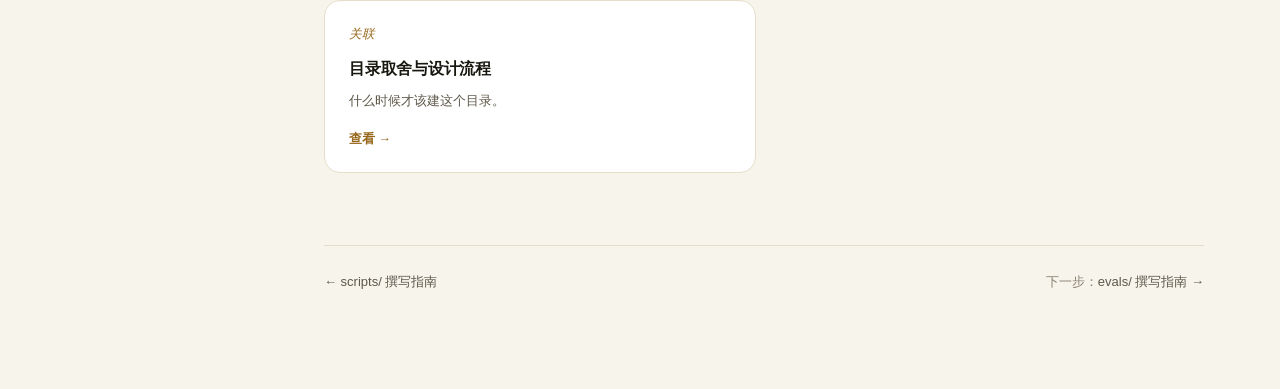
==== commit f9d586eb: "refactor(ui): 全站视觉与前端体系重构 - 顶部导航改为三组下拉（核心 / 资源 / 方法），替代原 10 项平铺 - 双基调主题：首页 theme-dark（影院），内容页纸感基调 - " ====
--- a/assets.html
+++ b/assets.html
@@ -4,31 +4,81 @@
 <meta charset="UTF-8">
 <meta name="viewport" content="width=device-width, initial-scale=1">
 <title>assets/ 撰写指南 · Agent Skill 规范</title>
+<meta name="description" content="assets/ 撰写指南：templates / schemas / data 三类静态资源。">
 <link rel="stylesheet" href="skill-spec.css">
 </head>
 <body>
 
-<header class="topbar">
-  <div class="inner">
-    <a class="brand" href="index.html">Agent Skill 规范 <span>/ 目录结构</span></a>
-    <nav class="topnav">
-      <a href="index.html">首页</a>
-      <a href="structure-detail.html">结构详解</a>
-      <a href="skill-md.html">SKILL.md</a>
-      <a href="description.html">描述优化</a>
-      <a href="examples.html">示例</a>
-      <a href="references.html">references/</a>
-      <a href="scripts.html">scripts/</a>
-      <a href="assets.html" class="active">assets/</a>
-      <a href="evals.html">evals/</a>
-      <a href="design.html">设计流程</a>
+<header class="topbar" id="topbar">
+  <div class="topbar-inner">
+    <a class="brand" href="index.html">
+      <span class="brand-mark" aria-hidden="true">AS</span>
+      <span class="brand-text">Agent Skill 规范</span>
+    </a>
+
+    <nav class="topnav" id="topnav" aria-label="站点导航">
+      <div class="navgroup">
+        <button class="navgroup-btn" type="button" aria-expanded="false">核心
+          <svg width="11" height="11" viewBox="0 0 12 12" fill="none" aria-hidden="true"><path d="M3 4.5 6 7.5 9 4.5" stroke="currentColor" stroke-width="1.6" stroke-linecap="round" stroke-linejoin="round"/></svg>
+        </button>
+        <div class="navgroup-menu">
+          <a href="index.html"><b>首页 · 总览</b><span>什么是 Agent Skill、渐进式加载与目录总览</span></a>
+          <a href="structure-detail.html"><b>目录结构详解</b><span>每个文件装什么、何时被读、为何要单独拆出来</span></a>
+          <a href="skill-md.html"><b>SKILL.md 撰写指南</b><span>frontmatter 逐字段详解、正文结构与写作原则</span></a>
+          <a href="description.html"><b>描述与触发优化</b><span>description 决定触发；五条原则与优化闭环</span></a>
+        </div>
+      </div>
+      <div class="navgroup active">
+        <button class="navgroup-btn" type="button" aria-expanded="false">资源
+          <svg width="11" height="11" viewBox="0 0 12 12" fill="none" aria-hidden="true"><path d="M3 4.5 6 7.5 9 4.5" stroke="currentColor" stroke-width="1.6" stroke-linecap="round" stroke-linejoin="round"/></svg>
+        </button>
+        <div class="navgroup-menu">
+          <a href="references.html"><b>references/ 撰写指南</b><span>主技术参考、领域知识、条件触发文档与 FORMS.md</span></a>
+          <a href="scripts.html"><b>scripts/ 撰写指南</b><span>自包含依赖、非交互、错误自纠与 stdout/stderr 分流</span></a>
+          <a href="assets.html" class="active"><b>assets/ 撰写指南</b><span>templates / schemas / data 三类静态资源</span></a>
+          <a href="evals.html"><b>evals/ 撰写指南</b><span>evals.json 结构、用例设计、断言与判分迭代</span></a>
+        </div>
+      </div>
+      <div class="navgroup">
+        <button class="navgroup-btn" type="button" aria-expanded="false">方法
+          <svg width="11" height="11" viewBox="0 0 12 12" fill="none" aria-hidden="true"><path d="M3 4.5 6 7.5 9 4.5" stroke="currentColor" stroke-width="1.6" stroke-linecap="round" stroke-linejoin="round"/></svg>
+        </button>
+        <div class="navgroup-menu">
+          <a href="design.html"><b>目录取舍与设计流程</b><span>什么时候才需要哪个目录；六步演进路径</span></a>
+          <a href="examples.html"><b>完整示例</b><span>真实技能从最小版长成完整版的全过程</span></a>
+        </div>
+      </div>
     </nav>
+
+    <button class="search-btn" id="searchBtn" type="button" aria-label="站内搜索">
+      <svg width="15" height="15" viewBox="0 0 16 16" fill="none" aria-hidden="true"><circle cx="7" cy="7" r="5" stroke="currentColor" stroke-width="1.6"/><path d="m11 11 3.5 3.5" stroke="currentColor" stroke-width="1.6" stroke-linecap="round"/></svg>
+      <span class="search-btn-text">搜索</span>
+      <kbd>/</kbd>
+    </button>
+
+    <button class="nav-toggle" id="navToggle" type="button" aria-label="展开导航" aria-expanded="false">
+      <span></span><span></span><span></span>
+    </button>
   </div>
 </header>
 
-<div class="wrap">
+<div class="shell">
+  <div class="layout">
+
+    <aside class="sidebar" id="sidebar">
+      <div class="sidebar-head" id="sidebarHead" role="button" tabindex="0" aria-expanded="false">
+        <span>本页目录</span>
+        <span class="sidebar-toggle" aria-hidden="true">
+          <svg width="12" height="12" viewBox="0 0 12 12" fill="none"><path d="M3 4.5 6 7.5 9 4.5" stroke="currentColor" stroke-width="1.6" stroke-linecap="round" stroke-linejoin="round"/></svg>
+        </span>
+      </div>
+      <nav class="toc" id="toc" aria-label="本页目录"></nav>
+    </aside>
+
+    <main class="content" id="content">
 
   <div class="crumb"><a href="index.html">首页</a> / assets/ 撰写指南</div>
+  <p class="eyebrow">Assets</p>
   <h1>assets/ 撰写指南</h1>
   <p class="sub">纯静态资源，不含任何逻辑。作用是给 agent 提供「具体的结构可参照」——模型对具体结构 pattern-match 得比散文描述好得多。</p>
   <p class="muted" style="margin-top:10px">本页内容均为<b>建议</b>。</p>
@@ -191,6 +241,448 @@
     <span>下一步：<a href="evals.html">evals/ 撰写指南 →</a></span>
   </footer>
 
+    </main>
+  </div>
 </div>
+
+<!-- 站内搜索面板（全站可用，索引见页内脚本） -->
+<div class="palette" id="palette" hidden>
+  <div class="palette-mask" data-close></div>
+  <div class="palette-box" role="dialog" aria-modal="true" aria-label="站内搜索">
+    <div class="palette-head">
+      <svg width="16" height="16" viewBox="0 0 16 16" fill="none" aria-hidden="true"><circle cx="7" cy="7" r="5" stroke="currentColor" stroke-width="1.6"/><path d="m11 11 3.5 3.5" stroke="currentColor" stroke-width="1.6" stroke-linecap="round"/></svg>
+      <input id="paletteInput" type="search" placeholder="搜索文档标题、关键词…" autocomplete="off" spellcheck="false">
+      <button class="palette-esc" type="button" data-close>ESC</button>
+    </div>
+    <div class="palette-body" id="paletteBody"></div>
+    <div class="palette-foot">↑↓ 选择 · Enter 打开 · ESC 关闭</div>
+  </div>
+</div>
+
+<!-- 回到顶部 -->
+<button class="to-top" id="toTop" type="button" aria-label="回到顶部" hidden>
+  <svg width="16" height="16" viewBox="0 0 16 16" fill="none" aria-hidden="true"><path d="M8 13V3.5M8 3.5 4 7.5M8 3.5l4 4" stroke="currentColor" stroke-width="1.7" stroke-linecap="round" stroke-linejoin="round"/></svg>
+</button>
+
+<script>
+/* ==========================================================================
+   全站交互脚本（内联在各页，保证单页可独立打开）
+   1 顶部导航滚动阴影 · 2 移动端导航 · 3 分组下拉 · 4 侧边目录（生成/折叠/高亮）
+   5 代码块复制 · 6 回到顶部 · 7 站内搜索（面板 + 首页搜索区）
+   ========================================================================== */
+(function () {
+  'use strict';
+
+  var $  = function (s, r) { return (r || document).querySelector(s); };
+  var $$ = function (s, r) { return Array.prototype.slice.call((r || document).querySelectorAll(s)); };
+
+  /* ---------- 站内搜索索引（与 README 的页面清单保持同步） ---------- */
+  var SEARCH_INDEX = [
+    { t: '首页 · 总览',            u: 'index.html',            d: '什么是 Agent Skill、渐进式加载、目录结构总览',   k: '首页 总览 渐进式披露 目录结构' },
+    { t: '目录结构详解',            u: 'structure-detail.html', d: '每个文件装什么、何时被读、为何要单独拆出来',       k: '目录 结构 详解 references scripts assets evals agents' },
+    { t: 'SKILL.md 撰写指南',       u: 'skill-md.html',         d: 'frontmatter 逐字段详解、正文结构与写作原则',       k: 'skill.md frontmatter name description license compatibility metadata allowed-tools 正文结构' },
+    { t: '描述与触发优化',          u: 'description.html',      d: 'description 决定触发；五条原则与触发优化闭环',      k: 'description 描述 触发 优化 查询集 触发率 验证集' },
+    { t: 'references/ 撰写指南',    u: 'references.html',       d: '主技术参考、领域知识、条件触发文档与 FORMS.md',     k: 'references reference.md domain forms 领域 参考 条件触发' },
+    { t: 'scripts/ 撰写指南',       u: 'scripts.html',          d: '自包含依赖、非交互、错误自纠与 stdout/stderr 分流', k: 'scripts 脚本 自包含 非交互 help 退出码 dry-run stdout stderr' },
+    { t: 'assets/ 撰写指南',        u: 'assets.html',           d: 'templates / schemas / data 三类静态资源',          k: 'assets templates schemas data 模板 查找表 数据结构' },
+    { t: 'evals/ 撰写指南',         u: 'evals.html',            d: 'evals.json 结构、用例设计、断言与判分迭代',         k: 'evals 评测 断言 用例 判分 迭代' },
+    { t: '目录取舍与设计流程',      u: 'design.html',           d: '什么时候才需要哪个目录；六步演进路径',             k: '设计 流程 取舍 演进 决策 最小可用' },
+    { t: '完整示例',                u: 'examples.html',         d: '真实技能从最小版长成完整版的全过程（待重建）',       k: '示例 example 实战 演进' }
+  ];
+
+  /* ---------- 1 / 6. 顶部导航阴影 + 回到顶部显隐 ---------- */
+  var topbar = $('#topbar');
+  var toTop = $('#toTop');
+
+  function syncTopbar() {
+    if (topbar) topbar.classList.toggle('scrolled', window.scrollY > 8);
+  }
+  function syncToTop() {
+    if (toTop) toTop.hidden = window.scrollY <= 420;
+  }
+  if (toTop) {
+    toTop.addEventListener('click', function () {
+      window.scrollTo({ top: 0, behavior: 'smooth' });
+    });
+  }
+
+  var ticking = false;
+  window.addEventListener('scroll', function () {
+    if (ticking) return;
+    ticking = true;
+    window.requestAnimationFrame(function () {
+      syncTopbar(); syncToTop(); syncSpy();
+      ticking = false;
+    });
+  }, { passive: true });
+
+  /* ---------- 2. 移动端导航抽屉 ---------- */
+  var navToggle = $('#navToggle');
+  var topnav = $('#topnav');
+  if (navToggle && topnav) {
+    navToggle.addEventListener('click', function () {
+      var open = topnav.classList.toggle('open');
+      navToggle.classList.toggle('is-open', open);
+      navToggle.setAttribute('aria-expanded', open ? 'true' : 'false');
+    });
+  }
+
+  /* ---------- 3. 分组下拉（点击切换；桌面悬停由 CSS 负责） ---------- */
+  function closeGroups() {
+    $$('.navgroup.open').forEach(function (g) {
+      g.classList.remove('open');
+      var b = $('.navgroup-btn', g);
+      if (b) b.setAttribute('aria-expanded', 'false');
+    });
+  }
+  $$('.navgroup-btn').forEach(function (btn) {
+    btn.addEventListener('click', function (e) {
+      e.preventDefault();
+      e.stopPropagation();
+      var group = btn.parentNode;
+      var willOpen = !group.classList.contains('open');
+      closeGroups();
+      if (willOpen) {
+        group.classList.add('open');
+        btn.setAttribute('aria-expanded', 'true');
+      }
+    });
+  });
+  document.addEventListener('click', closeGroups);
+
+  /* ---------- 4. 侧边目录 ---------- */
+  var content = $('#content');
+  var tocBox = $('#toc');
+  var sidebar = $('#sidebar');
+  var sidebarHead = $('#sidebarHead');
+  var spyItems = [];
+
+  if (sidebarHead && sidebar) {
+    var toggleSidebar = function () {
+      var open = sidebar.classList.toggle('open');
+      sidebarHead.setAttribute('aria-expanded', open ? 'true' : 'false');
+    };
+    sidebarHead.addEventListener('click', toggleSidebar);
+    sidebarHead.addEventListener('keydown', function (e) {
+      if (e.key === 'Enter' || e.key === ' ') { e.preventDefault(); toggleSidebar(); }
+    });
+  }
+
+  if (content && tocBox) {
+    /* 4.1 收集章节：h2 与 .dirblock 为一级，其间的 h3 为二级 */
+    var groups = [];
+    var cursor = null;
+    $$('h2, h3, .dirblock', content).forEach(function (node) {
+      if (node.classList.contains('dirblock')) {
+        var nm = $('.dirtitle .nm', node);
+        groups.push({ el: node, label: nm ? nm.textContent.trim() : '目录', kids: [] });
+        cursor = null;
+      } else if (node.tagName === 'H2') {
+        cursor = { el: node, label: node.textContent.trim(), kids: [] };
+        groups.push(cursor);
+      } else if (node.tagName === 'H3' && cursor) {
+        cursor.kids.push({ el: node, label: node.textContent.trim() });
+      }
+    });
+
+    /* 4.2 渲染目录 */
+    var seq = 0;
+    groups.forEach(function (g) {
+      if (!g.el.id) g.el.id = 'sec-' + (++seq);
+
+      var item = document.createElement('div');
+      item.className = 'toc-item';
+      var row = document.createElement('div');
+      row.className = 'toc-row';
+
+      var link = document.createElement('a');
+      link.className = 'toc-link';
+      link.href = '#' + g.el.id;
+      link.textContent = g.label;
+      link.title = g.label;
+      row.appendChild(link);
+      spyItems.push({ el: g.el, link: link });
+
+      item.appendChild(row);
+
+      if (g.kids.length) {
+        var caret = document.createElement('button');
+        caret.type = 'button';
+        caret.className = 'toc-caret';
+        caret.setAttribute('aria-label', '折叠或展开本节');
+        caret.setAttribute('aria-expanded', 'true');
+        caret.innerHTML = '<svg width="11" height="11" viewBox="0 0 12 12" fill="none"><path d="M3 4.5 6 7.5 9 4.5" stroke="currentColor" stroke-width="1.6" stroke-linecap="round" stroke-linejoin="round"/></svg>';
+        row.appendChild(caret);
+
+        var sub = document.createElement('div');
+        sub.className = 'toc-sub';
+        g.kids.forEach(function (k) {
+          if (!k.el.id) k.el.id = 'sec-' + (++seq);
+          var ka = document.createElement('a');
+          ka.className = 'toc-link toc-link-sub';
+          ka.href = '#' + k.el.id;
+          ka.textContent = k.label;
+          ka.title = k.label;
+          sub.appendChild(ka);
+          spyItems.push({ el: k.el, link: ka });
+        });
+        item.appendChild(sub);
+
+        caret.addEventListener('click', function (e) {
+          e.preventDefault();
+          e.stopPropagation();
+          var collapsed = item.classList.toggle('collapsed');
+          caret.setAttribute('aria-expanded', collapsed ? 'false' : 'true');
+        });
+      }
+
+      tocBox.appendChild(item);
+    });
+
+    /* 4.3 移动端点击目录项后收起面板 */
+    tocBox.addEventListener('click', function (e) {
+      if (e.target.closest('.toc-caret')) return;
+      if (window.innerWidth <= 1024 && sidebar) sidebar.classList.remove('open');
+    });
+
+    /* 4.4 本页无小节时隐藏侧栏，正文单栏居中 */
+    if (!groups.length) {
+      var layout = sidebar ? sidebar.parentNode : null;
+      if (sidebar) sidebar.hidden = true;
+      if (layout) layout.classList.add('no-sidebar');
+    }
+  }
+
+  /* 滚动高亮当前章节 */
+  function syncSpy() {
+    if (!spyItems.length) return;
+
+    var line = window.scrollY + 140;
+    var active = spyItems[0];
+    for (var i = 0; i < spyItems.length; i++) {
+      var top = spyItems[i].el.getBoundingClientRect().top + window.scrollY;
+      if (top <= line) active = spyItems[i];
+    }
+    if (active.link.classList.contains('active')) return;
+
+    spyItems.forEach(function (it) { it.link.classList.toggle('active', it === active); });
+
+    var item = active.link.parentNode;
+    if (item && item.classList.contains('collapsed')) item.classList.remove('collapsed');
+
+    /* 让当前项保持在目录可视区内 */
+    if (tocBox && tocBox.clientHeight > 60 && tocBox.scrollHeight > tocBox.clientHeight + 4) {
+      var lr = active.link.getBoundingClientRect();
+      var cr = tocBox.getBoundingClientRect();
+      var pad = 44;
+      if (lr.top < cr.top + pad) tocBox.scrollTop -= (cr.top + pad - lr.top);
+      else if (lr.bottom > cr.bottom - pad) tocBox.scrollTop += (lr.bottom - cr.bottom + pad);
+    }
+  }
+
+  /* ---------- 5. 代码块复制按钮 ---------- */
+  $$('pre').forEach(function (pre) {
+    if (pre.parentNode && pre.parentNode.classList && pre.parentNode.classList.contains('code-block')) return;
+
+    var box = document.createElement('div');
+    box.className = 'code-block';
+    pre.parentNode.insertBefore(box, pre);
+    box.appendChild(pre);
+
+    var btn = document.createElement('button');
+    btn.type = 'button';
+    btn.className = 'code-copy';
+    btn.textContent = '复制';
+    btn.addEventListener('click', function () {
+      var text = pre.innerText;
+      var done = function () {
+        btn.textContent = '已复制';
+        window.setTimeout(function () { btn.textContent = '复制'; }, 1600);
+      };
+      var fallback = function () {
+        var ta = document.createElement('textarea');
+        ta.value = text;
+        ta.setAttribute('readonly', '');
+        ta.style.position = 'fixed';
+        ta.style.top = '-1000px';
+        document.body.appendChild(ta);
+        ta.select();
+        try { document.execCommand('copy'); done(); } catch (err) { /* 忽略 */ }
+        document.body.removeChild(ta);
+      };
+      if (navigator.clipboard && navigator.clipboard.writeText) {
+        navigator.clipboard.writeText(text).then(done, fallback);
+      } else {
+        fallback();
+      }
+    });
+    box.appendChild(btn);
+  });
+
+  /* ---------- 7. 站内搜索 ---------- */
+  function escapeHtml(s) {
+    return String(s).replace(/[&<>"']/g, function (c) {
+      return { '&': '&amp;', '<': '&lt;', '>': '&gt;', '"': '&quot;', "'": '&#39;' }[c];
+    });
+  }
+  function highlight(text, q) {
+    if (!q) return escapeHtml(text);
+    var i = text.toLowerCase().indexOf(q.toLowerCase());
+    if (i < 0) return escapeHtml(text);
+    return escapeHtml(text.slice(0, i)) + '<mark>' + escapeHtml(text.slice(i, i + q.length)) +
+           '</mark>' + escapeHtml(text.slice(i + q.length));
+  }
+  function search(q) {
+    q = (q || '').trim();
+    if (!q) return SEARCH_INDEX.slice();
+    var lower = q.toLowerCase();
+    return SEARCH_INDEX.filter(function (item) {
+      return (item.t + ' ' + item.d + ' ' + item.k).toLowerCase().indexOf(lower) >= 0;
+    });
+  }
+
+  var palette = $('#palette');
+  var paletteInput = $('#paletteInput');
+  var paletteBody = $('#paletteBody');
+  var searchBtn = $('#searchBtn');
+  var activeIdx = -1;
+
+  function renderPalette(q) {
+    if (!paletteBody) return;
+    activeIdx = -1;
+    var list = search(q);
+    if (!list.length) {
+      paletteBody.innerHTML = '<div class="palette-empty">没有匹配的文档，试试「frontmatter」「触发」「evals」</div>';
+      return;
+    }
+    paletteBody.innerHTML = list.map(function (item) {
+      return '<a class="palette-item" href="' + item.u + '">' +
+             '<b>' + highlight(item.t, q) + '</b><span>' + highlight(item.d, q) + '</span></a>';
+    }).join('');
+  }
+
+  function moveActive(step) {
+    if (!paletteBody) return;
+    var items = $$('.palette-item', paletteBody);
+    if (!items.length) return;
+    var idx = activeIdx + step;
+    if (idx < 0) idx = items.length - 1;
+    if (idx >= items.length) idx = 0;
+    activeIdx = idx;
+    items.forEach(function (el, i) { el.classList.toggle('is-active', i === idx); });
+
+    var pr = items[idx].getBoundingClientRect();
+    var br = paletteBody.getBoundingClientRect();
+    if (pr.top < br.top) paletteBody.scrollTop -= (br.top - pr.top);
+    else if (pr.bottom > br.bottom) paletteBody.scrollTop += (pr.bottom - br.bottom);
+  }
+
+  function openPalette() {
+    if (!palette) return;
+    palette.hidden = false;
+    document.body.style.overflow = 'hidden';
+    if (paletteInput) { paletteInput.value = ''; }
+    renderPalette('');
+    if (paletteInput) paletteInput.focus();
+  }
+  function closePalette() {
+    if (!palette) return;
+    palette.hidden = true;
+    document.body.style.overflow = '';
+  }
+
+  if (searchBtn) searchBtn.addEventListener('click', openPalette);
+  if (palette) {
+    palette.addEventListener('click', function (e) {
+      if (e.target.closest('[data-close]')) closePalette();
+    });
+  }
+  if (paletteInput) {
+    paletteInput.addEventListener('input', function () { renderPalette(paletteInput.value); });
+    paletteInput.addEventListener('keydown', function (e) {
+      if (e.key === 'ArrowDown') { e.preventDefault(); moveActive(1); }
+      else if (e.key === 'ArrowUp') { e.preventDefault(); moveActive(-1); }
+      else if (e.key === 'Enter') {
+        var items = $$('.palette-item', paletteBody);
+        var target = items[activeIdx >= 0 ? activeIdx : 0];
+        if (target) { e.preventDefault(); window.location.href = target.getAttribute('href'); }
+      }
+    });
+  }
+  document.addEventListener('keydown', function (e) {
+    if (e.key === 'Escape' && palette && !palette.hidden) { closePalette(); return; }
+    if (e.key === '/' && palette && palette.hidden) {
+      var tag = (e.target.tagName || '').toLowerCase();
+      if (tag === 'input' || tag === 'textarea' || e.target.isContentEditable) return;
+      e.preventDefault();
+      openPalette();
+    }
+  });
+
+  /* 首页搜索区（仅首页存在） */
+  var homeInput = $('#homeSearch');
+  var homeResults = $('#homeResults');
+  if (homeInput && homeResults) {
+    var renderHome = function () {
+      var q = homeInput.value.trim();
+      if (!q) { homeResults.hidden = true; homeResults.innerHTML = ''; return; }
+      var list = search(q);
+      homeResults.hidden = false;
+      homeResults.innerHTML = list.length
+        ? list.map(function (item) {
+            return '<a class="search-result" href="' + item.u + '"><b>' + highlight(item.t, q) +
+                   '</b><span>' + highlight(item.d, q) + '</span></a>';
+          }).join('')
+        : '<div class="search-empty">没有匹配的文档，试试「frontmatter」「触发」「evals」</div>';
+    };
+    homeInput.addEventListener('input', renderHome);
+    homeInput.addEventListener('keydown', function (e) {
+      if (e.key === 'Enter') {
+        var first = $('.search-result', homeResults);
+        if (first) { e.preventDefault(); window.location.href = first.getAttribute('href'); }
+      }
+    });
+
+    /* 快捷标签：index.html#q=关键词 直接预填并出结果 */
+    var applyHash = function () {
+      var h = window.location.hash;
+      if (h.indexOf('#q=') !== 0) return;
+      homeInput.value = decodeURIComponent(h.slice(3));
+      renderHome();
+      var block = $('#searchBlock');
+      if (block) block.scrollIntoView({ behavior: 'smooth', block: 'start' });
+    };
+    window.addEventListener('hashchange', applyHash);
+    applyHash();
+  }
+
+  /* ---------- 8. 滚动显现 ---------- */
+  var reduceMotion = window.matchMedia &&
+    window.matchMedia('(prefers-reduced-motion: reduce)').matches;
+
+  if (!reduceMotion && 'IntersectionObserver' in window) {
+    var revealTargets = $$('.card, .dirblock, .navcard, .search-block');
+    revealTargets.forEach(function (el, i) {
+      el.classList.add('reveal');
+      el.style.transitionDelay = (i % 3) * 70 + 'ms';
+    });
+    var io = new IntersectionObserver(function (entries) {
+      entries.forEach(function (entry) {
+        if (entry.isIntersecting) {
+          entry.target.classList.add('is-in');
+          io.unobserve(entry.target);
+        }
+      });
+    }, { rootMargin: '0px 0px -6% 0px', threshold: 0.03 });
+    revealTargets.forEach(function (el) { io.observe(el); });
+  }
+
+  /* ---------- 初始化 ---------- */
+  syncTopbar();
+  syncToTop();
+  syncSpy();
+  window.addEventListener('load', syncSpy);
+})();
+</script>
 </body>
 </html>
--- a/skill-spec.css
+++ b/skill-spec.css
@@ -1,168 +1,1351 @@
-:root{
-  --bg:#f6f6f4; --card:#ffffff;
-  --ink:#1f2328; --ink2:#5b6169; --ink3:#9096a0;
-  --line:#e2e2dc; --line2:#efefe9;
-  --blue:#185FA5; --bluebg:#E6F1FB;
-  --amber:#8a5a12; --amberbg:#FAEEDA;
-  --green:#2f6b1f; --greenbg:#EAF3DE;
-  --gray:#5F5E5A; --graybg:#F1EFE8;
+/* ==========================================================================
+   Agent Skill 规范 · 全站设计系统
+   --------------------------------------------------------------------------
+   两套基调，共享同一组语义令牌：
+     · 纸感（默认）        —— 内容页：暖米白纸底 + 墨黑正文
+     · 影院（.theme-dark） —— 首页：近黑底 + 奶白正文
+
+   目录
+     1. 设计令牌
+     2. 基础与纹理
+     3. 排版系统
+     4. 顶部导航（悬浮胶囊）
+     5. 页面骨架
+     6. 侧边目录
+     7. 内容元素
+     8. 首页（Hero / 搜索 / 卡片）
+     9. 交互组件
+    10. 动效
+    11. 响应式
+   ========================================================================== */
+
+/* --------------------------------------------------------------------------
+   1. 设计令牌
+   -------------------------------------------------------------------------- */
+:root {
+  /* —— 纸感基调（内容页默认） —— */
+  --bg:        #F7F4EC;
+  --bg-soft:   #F1EDE1;
+  --surface:   #FFFFFF;
+  --surface-2: #FBF9F3;
+  --ink:       #17160F;
+  --ink-2:     #5E584A;
+  --ink-3:     #8A8272;
+  --rule:      #E4DDCA;
+  --rule-2:    #EFE9DA;
+
+  --accent:    #96661A;
+  --accent-2:  #7A5312;
+  --accent-bg: #F4EBD6;
+
+  --nav-bg:     rgba(255, 255, 255, .74);
+  --nav-border: rgba(23, 22, 15, .09);
+
+  --code-bg:  #F4F1E6;
+  --code-ink: #33301F;
+
+  /* —— 语义色：说明 / 注意 / 警告 / 错误 / 正面 —— */
+  --info:   #4A6373;  --info-bg:   #EEF2F4;  --info-line:   #D6E0E5;
+  --note:   #55702F;  --note-bg:   #F1F4E9;  --note-line:   #DCE5C9;
+  --warn:   #96661A;  --warn-bg:   #F8EFDC;  --warn-line:   #EADBB8;
+  --danger: #9B3226;  --danger-bg: #FAEEEC;  --danger-line: #EFD5D1;
+  --ok:     #2F6350;  --ok-bg:     #EDF3F0;  --ok-line:     #CFE0DA;
+
+  /* —— 字体：全部系统栈，零加载 —— */
+  --sans: -apple-system, BlinkMacSystemFont, "Segoe UI", Roboto, "PingFang SC",
+          "Hiragino Sans GB", "Microsoft YaHei", "Noto Sans CJK SC", sans-serif;
+  --serif: Georgia, "Times New Roman", "Songti SC", "Noto Serif CJK SC", serif;
   --mono: ui-monospace, SFMono-Regular, Menlo, Consolas, "Liberation Mono", monospace;
-  --sans: -apple-system, BlinkMacSystemFont, "Segoe UI", "PingFang SC", "Hiragino Sans GB", "Microsoft YaHei", sans-serif;
-}
-*{box-sizing:border-box;}
-body{
-  margin:0; background:var(--bg); color:var(--ink);
-  font-family:var(--sans); font-size:14px; line-height:1.7;
-  -webkit-font-smoothing:antialiased;
-}
-
-/* ---------- 顶部导航 ---------- */
-.topbar{position:sticky; top:0; z-index:20; background:rgba(255,255,255,.94); backdrop-filter:blur(8px); border-bottom:1px solid var(--line);}
-.topbar .inner{max-width:960px; margin:0 auto; padding:10px 24px; display:flex; align-items:center; gap:18px; flex-wrap:wrap;}
-.brand{font-weight:600; font-size:13.5px; color:var(--ink); text-decoration:none; white-space:nowrap;}
-.brand span{color:var(--ink3); font-weight:400;}
-.topnav{display:flex; gap:3px; flex-wrap:wrap;}
-.topnav a{font-size:12.5px; color:var(--ink2); text-decoration:none; padding:5px 10px; border-radius:8px; white-space:nowrap;}
-.topnav a:hover{background:var(--line2); color:var(--ink);}
-.topnav a.active{background:var(--bluebg); color:var(--blue); font-weight:500;}
-
-/* ---------- 布局 ---------- */
-.wrap{max-width:960px; margin:0 auto; padding:38px 24px 96px;}
-.crumb{font-size:12.5px; color:var(--ink3); margin-bottom:16px;}
-.crumb a{color:var(--ink3); text-decoration:none;}
-.crumb a:hover{color:var(--blue);}
-
-/* ---------- 标题 ---------- */
-h1{font-size:26px; font-weight:600; margin:0 0 8px; letter-spacing:-0.01em;}
-.sub{color:var(--ink2); font-size:14px; margin:0;}
-h2{font-size:18px; font-weight:600; margin:44px 0 6px; letter-spacing:-0.01em; scroll-margin-top:70px;}
-h2:first-of-type{margin-top:26px;}
-.h2sub{color:var(--ink2); font-size:13px; margin:0 0 16px;}
-h3{font-size:14.5px; font-weight:600; margin:26px 0 8px; scroll-margin-top:70px;}
-h4{font-size:13.5px; font-weight:600; margin:20px 0 8px; color:var(--ink);}
-p{margin:8px 0;}
-.muted{color:var(--ink2); font-size:13px;}
-a.inline{color:var(--blue); text-decoration:none;}
-a.inline:hover{text-decoration:underline;}
-
-/* ---------- 卡片 ---------- */
-.card{background:var(--card); border:1px solid var(--line); border-radius:16px; padding:22px 26px; margin-bottom:16px; overflow-x:auto;}
-.card.tight{padding:18px 22px;}
-.card h4:first-child{margin-top:0;}
-
-/* ---------- 首页卡片 ---------- */
-.hero{padding:6px 0 2px;}
-.cards{display:grid; grid-template-columns:repeat(auto-fill,minmax(258px,1fr)); gap:14px; margin-top:8px;}
-.navcard{display:flex; flex-direction:column; text-decoration:none; color:inherit; background:var(--card); border:1px solid var(--line); border-radius:14px; padding:18px 20px; transition:border-color .15s, transform .15s;}
-.navcard:hover{border-color:#c8c8bf; transform:translateY(-2px);}
-.navcard .tag{font-size:11px; font-weight:600; color:var(--blue); background:var(--bluebg); padding:2px 9px; border-radius:999px; align-self:flex-start; margin-bottom:10px;}
-.navcard h3{margin:0 0 6px; font-size:14px; font-weight:600;}
-.navcard p{margin:0; font-size:12.5px; color:var(--ink2); line-height:1.6;}
-.navcard .go{margin-top:12px; font-size:12.5px; color:var(--blue); font-weight:500;}
-
-/* ---------- 目录树 ---------- */
-.tree, .tree ul{list-style:none; margin:0; padding:0;}
-.tree ul{position:relative; margin-left:9px; padding-left:26px;}
-.tree ul::before{content:""; position:absolute; left:0; top:2px; bottom:22px; border-left:1px solid var(--line);}
-.tree ul > li{position:relative; padding:5px 0;}
-.tree ul > li::before{content:""; position:absolute; left:-26px; top:21px; width:21px; border-top:1px solid var(--line);}
-.tree .row{display:flex; align-items:center; gap:10px; flex-wrap:wrap;}
-.nm{font-family:var(--mono); font-size:13.5px; font-weight:500; color:var(--ink);}
-.nm.root{font-size:15px; font-weight:600;}
-.desc{font-size:12.5px; color:var(--ink2);}
-
-/* ---------- 徽标 ---------- */
-.badge{font-size:11px; font-weight:600; padding:2px 8px; border-radius:999px; white-space:nowrap; display:inline-block; letter-spacing:.02em;}
-.badge.req{color:var(--blue); background:var(--bluebg);}
-.badge.opt{color:var(--amber); background:var(--amberbg);}
-.badge.hum{color:var(--gray); background:var(--graybg);}
-.badge.good{color:var(--green); background:var(--greenbg);}
-.legend{display:flex; gap:18px; flex-wrap:wrap; margin:16px 0 14px;}
-.legend span{display:inline-flex; align-items:center; gap:7px; font-size:12.5px; color:var(--ink2);}
-.dot{width:10px; height:10px; border-radius:3px; display:inline-block;}
-.dot.req{background:var(--blue);} .dot.opt{background:#BA7517;} .dot.hum{background:#a8a8a0;}
-
-/* ---------- 表格 ---------- */
-table{width:100%; border-collapse:collapse; font-size:12.5px; margin:10px 0 4px;}
-th,td{text-align:left; padding:9px 11px; border-bottom:1px solid var(--line2); vertical-align:top;}
-th{color:var(--ink3); font-weight:500; font-size:12px; background:#fafaf8;}
-tr:last-child td{border-bottom:none;}
-td code,th code{font-family:var(--mono); font-size:11.5px; background:#f1f1ee; padding:1px 5px; border-radius:4px; color:var(--ink);}
-
-/* ---------- 代码 ---------- */
-pre{background:#f3f3f0; border:1px solid var(--line); border-radius:10px; padding:14px 16px; font-family:var(--mono); font-size:12px; line-height:1.72; overflow:auto; margin:10px 0; color:var(--ink);}
-pre .c{color:var(--ink3);}
-pre .k{color:var(--blue);}
-code{font-family:var(--mono); font-size:12.5px; background:#f1f1ee; padding:1px 5px; border-radius:4px;}
-
-/* ---------- 标签行 ---------- */
-.fline{display:flex; gap:12px; font-size:12.5px; margin:7px 0; align-items:flex-start;}
-.fline b{flex:0 0 82px; color:var(--ink3); font-weight:500; padding-top:1px;}
-.fline span{color:var(--ink2); flex:1;}
-.fline code{font-family:var(--mono); font-size:12px; background:#f1f1ee; padding:1px 5px; border-radius:4px; color:var(--ink);}
-
-/* ---------- 列表 ---------- */
-ul.tick{margin:8px 0; padding-left:20px; font-size:13px; color:var(--ink2);}
-ul.tick li{margin:6px 0;}
-ul.tick b{color:var(--ink); font-weight:600;}
-
-/* ---------- 提示块 ---------- */
-.callout{border-left:3px solid var(--blue); background:#f4f8fd; border-radius:0 10px 10px 0; padding:12px 16px; font-size:12.5px; color:var(--ink2); margin:12px 0;}
-.callout.warn{border-color:#BA7517; background:#fdf6ea;}
-.callout.good{border-color:#639922; background:#f4f9ec;}
-.callout b{color:var(--ink);}
-.callout code{font-family:var(--mono); font-size:12px;}
-
-/* ---------- 步骤 ---------- */
-.steps{counter-reset:s; margin:6px 0;}
-.step{position:relative; padding:0 0 20px 44px; border-left:2px solid var(--line); margin-left:14px;}
-.step:last-child{border-left-color:transparent; padding-bottom:0;}
-.step::before{counter-increment:s; content:counter(s); position:absolute; left:-15px; top:-2px; width:28px; height:28px; border-radius:50%; background:var(--bluebg); color:var(--blue); font-size:12.5px; font-weight:600; display:flex; align-items:center; justify-content:center; border:2px solid var(--card);}
-.step h4{margin:2px 0 4px; font-size:13.5px;}
-.step p{margin:0; font-size:12.5px; color:var(--ink2);}
-
-/* ---------- 目录块（详解） ---------- */
-.dirblock{background:var(--card); border:1px solid var(--line); border-radius:16px; padding:22px 26px 10px; margin-bottom:16px;}
-.dirhead{border-bottom:1px solid var(--line2); padding-bottom:14px; margin-bottom:6px;}
-.dirtitle{display:flex; align-items:center; gap:10px; flex-wrap:wrap; margin-bottom:8px;}
-.dirtitle .nm{font-size:15px; font-weight:600;}
-.dirpurpose{margin:0; color:var(--ink2); font-size:13px;}
-.file{border-left:2px solid var(--line); padding:12px 0 14px 18px; margin:14px 0 0;}
-.fhead{display:flex; align-items:baseline; gap:10px; flex-wrap:wrap; margin-bottom:8px;}
-.fname{font-family:var(--mono); font-size:13.5px; font-weight:600; color:var(--ink);}
-.ftag{font-size:11.5px; color:var(--amber); background:var(--amberbg); padding:2px 9px; border-radius:999px; font-weight:600;}
-.ftag.blue{color:var(--blue); background:var(--bluebg);}
-.ftag.gray{color:var(--gray); background:var(--graybg);}
-
-/* ---------- 页脚 ---------- */
-footer{margin-top:48px; padding-top:20px; border-top:1px solid var(--line); color:var(--ink3); font-size:12.5px; display:flex; justify-content:space-between; gap:12px; flex-wrap:wrap;}
-footer a{color:var(--ink3); text-decoration:none;}
-footer a:hover{color:var(--blue);}
-
-/* ---------- 三色标注 ---------- */
-.mk{display:inline-block; font-size:11px; font-weight:600; padding:2px 8px; border-radius:6px; white-space:nowrap; margin-right:6px; vertical-align:1px; letter-spacing:.02em;}
-.mk.hard{color:#A32D2D; background:#FCEBEB;}
-.mk.advice{color:#8a5a12; background:#FAEEDA;}
-.mk.exp{color:#5F5E5A; background:#F1EFE8;}
-.legend-mk{display:flex; gap:18px; flex-wrap:wrap; margin:14px 0;}
-.legend-mk span{display:inline-flex; align-items:center; gap:7px; font-size:12.5px; color:var(--ink2);}
-
-/* ---------- 字段块 ---------- */
-.field{background:#fbfbf9; border:1px solid var(--line2); border-radius:12px; padding:15px 18px; margin:12px 0;}
-.field h4{margin:0 0 10px; font-size:13.5px; display:flex; align-items:center; gap:8px; flex-wrap:wrap;}
-.field .fline b{flex:0 0 72px;}
-
-/* ---------- 自检清单 ---------- */
-.checklist{list-style:none; padding-left:0; margin:10px 0;}
-.checklist li{position:relative; padding-left:26px; margin:8px 0; font-size:13px; color:var(--ink2);}
-.checklist li::before{content:""; position:absolute; left:0; top:4px; width:14px; height:14px; border:1.5px solid #c4c4bc; border-radius:4px; background:#fff;}
-.checklist li b{color:var(--ink); font-weight:600;}
-
-@media (max-width:720px){
-  .wrap{padding:28px 16px 64px;}
-  .topbar .inner{padding:10px 16px; gap:10px;}
-  .fline{flex-direction:column; gap:2px;}
-  .fline b{flex:none;}
-  table{font-size:12px;}
-  h1{font-size:22px;}
-}
+
+  /* —— 形状与节奏 —— */
+  --r-sm: 6px;
+  --r-md: 10px;
+  --r-lg: 16px;
+  --r-xl: 24px;
+  --sh-1: 0 1px 2px rgba(23, 22, 15, .04);
+  --sh-2: 0 2px 10px rgba(23, 22, 15, .06);
+  --sh-3: 0 14px 40px -12px rgba(23, 22, 15, .16);
+
+  --topbar-h:      52px;
+  --topbar-offset: 14px;
+  --sidebar-w:     236px;
+
+  --ease: cubic-bezier(.16, 1, .3, 1);
+}
+
+/* —— 影院基调（首页） —— */
+.theme-dark {
+  --bg:        #0A0A09;
+  --bg-soft:   #111110;
+  --surface:   #151514;
+  --surface-2: #1B1B19;
+  --ink:       #E1E0CC;
+  --ink-2:     #A9A695;
+  --ink-3:     #7B7869;
+  --rule:      #27271F;
+  --rule-2:    #1E1E1B;
+
+  --accent:    #D8AE68;
+  --accent-2:  #EBCB92;
+  --accent-bg: #241E13;
+
+  --nav-bg:     rgba(13, 13, 12, .66);
+  --nav-border: rgba(225, 224, 204, .10);
+
+  --code-bg:   #141412;
+  --code-ink:  #D9D6C2;
+
+  --info:   #90AAB7;  --info-bg:   #11181C;  --info-line:   #233037;
+  --note:   #9CC17A;  --note-bg:   #141A11;  --note-line:   #29331F;
+  --warn:   #D2A45C;  --warn-bg:   #1C1710;  --warn-line:   #392D18;
+  --danger: #DE8A7E;  --danger-bg: #1D1211;  --danger-line: #3A2220;
+  --ok:     #7FBF95;  --ok-bg:     #101813;  --ok-line:     #1F3226;
+
+  --sh-1: 0 1px 2px rgba(0, 0, 0, .5);
+  --sh-2: 0 2px 12px rgba(0, 0, 0, .5);
+  --sh-3: 0 18px 50px -16px rgba(0, 0, 0, .7);
+}
+
+/* --------------------------------------------------------------------------
+   2. 基础与纹理
+   -------------------------------------------------------------------------- */
+* { box-sizing: border-box; }
+
+html {
+  scroll-behavior: smooth;
+  -webkit-text-size-adjust: 100%;
+}
+
+body {
+  margin: 0;
+  background: var(--bg);
+  color: var(--ink);
+  font-family: var(--sans);
+  font-size: 15px;
+  line-height: 1.78;
+  -webkit-font-smoothing: antialiased;
+  -moz-osx-font-smoothing: grayscale;
+  transition: background .3s ease, color .3s ease;
+}
+
+::selection { background: var(--accent-bg); color: var(--ink); }
+
+:focus-visible {
+  outline: 2px solid var(--accent);
+  outline-offset: 2px;
+  border-radius: 4px;
+}
+
+img { max-width: 100%; }
+
+/* 颗粒纹理（内联 SVG，无外部资源） */
+.noise {
+  background-image: url("data:image/svg+xml;charset=utf-8,%3Csvg xmlns='http://www.w3.org/2000/svg' width='160' height='160'%3E%3Cfilter id='n'%3E%3CfeTurbulence type='fractalNoise' baseFrequency='0.85' numOctaves='3' stitchTiles='stitch'/%3E%3C/filter%3E%3Crect width='160' height='160' filter='url(%23n)'/%3E%3C/svg%3E");
+  background-repeat: repeat;
+}
+
+/* --------------------------------------------------------------------------
+   3. 排版系统
+   -------------------------------------------------------------------------- */
+h1 {
+  font-size: clamp(27px, 3.4vw, 36px);
+  font-weight: 600;
+  line-height: 1.2;
+  letter-spacing: -.028em;
+  color: var(--ink);
+  margin: 0 0 14px;
+}
+
+h2 {
+  font-size: clamp(19px, 2vw, 23px);
+  font-weight: 600;
+  line-height: 1.4;
+  letter-spacing: -.02em;
+  color: var(--ink);
+  margin: 64px 0 16px;
+  padding-bottom: 12px;
+  border-bottom: 1px solid var(--rule);
+  scroll-margin-top: 92px;
+}
+h2:first-of-type { margin-top: 40px; }
+
+h3 {
+  font-size: 16.5px;
+  font-weight: 600;
+  line-height: 1.5;
+  letter-spacing: -.012em;
+  color: var(--ink);
+  margin: 32px 0 10px;
+  scroll-margin-top: 92px;
+}
+
+h4 {
+  font-size: 14px;
+  font-weight: 600;
+  line-height: 1.6;
+  color: var(--ink);
+  margin: 24px 0 8px;
+}
+
+p { margin: 11px 0; }
+
+/* 小标签：拉丁衬线斜体 —— 全站「衬线点缀」的落点 */
+.eyebrow {
+  margin: 0 0 12px;
+  font-family: var(--serif);
+  font-style: italic;
+  font-size: 13px;
+  letter-spacing: .05em;
+  color: var(--accent);
+}
+
+.sub {
+  color: var(--ink-2);
+  font-size: 15.5px;
+  line-height: 1.82;
+  margin: 0 0 6px;
+  max-width: 74ch;
+}
+
+.h2sub {
+  color: var(--ink-2);
+  font-size: 13.5px;
+  line-height: 1.78;
+  margin: -6px 0 18px;
+}
+
+.muted { color: var(--ink-2); }
+p.muted { font-size: 14px; line-height: 1.82; }
+td .muted, th .muted { font-size: 12.5px; }
+
+b, strong { font-weight: 600; color: var(--ink); }
+
+a.inline {
+  color: var(--accent);
+  text-decoration: none;
+  border-bottom: 1px solid var(--accent-bg);
+  transition: border-color .18s ease, color .18s ease;
+}
+a.inline:hover { color: var(--accent-2); border-bottom-color: var(--accent); }
+
+ul, ol { padding-left: 22px; margin: 12px 0; }
+li { margin: 6px 0; }
+
+ul.tick { margin: 14px 0; padding-left: 4px; list-style: none; }
+ul.tick li {
+  position: relative;
+  padding-left: 22px;
+  margin: 10px 0;
+  font-size: 14px;
+  line-height: 1.8;
+  color: var(--ink-2);
+}
+ul.tick li::before {
+  content: "";
+  position: absolute;
+  left: 2px;
+  top: 12px;
+  width: 8px;
+  height: 1.5px;
+  background: var(--accent);
+}
+ul.tick b { color: var(--ink); }
+
+code {
+  font-family: var(--mono);
+  font-size: .88em;
+  background: var(--code-bg);
+  border-radius: 5px;
+  padding: 1.5px 6px;
+  color: var(--code-ink);
+  word-break: break-word;
+}
+
+kbd {
+  font-family: var(--sans);
+  font-size: 11px;
+  line-height: 1.4;
+  color: var(--ink-3);
+  background: var(--surface);
+  border: 1px solid var(--rule);
+  border-radius: 5px;
+  padding: 1px 5px;
+}
+
+mark { background: var(--accent-bg); color: var(--ink); border-radius: 3px; padding: 0 2px; }
+
+/* --------------------------------------------------------------------------
+   4. 顶部导航（悬浮胶囊）
+   -------------------------------------------------------------------------- */
+.topbar {
+  position: sticky;
+  top: 0;
+  z-index: 60;
+  padding: var(--topbar-offset) 20px 0;
+  pointer-events: none;
+}
+/* 滚动后浮出的底色遮罩，避免内容从胶囊两侧空隙穿出 */
+.topbar::before {
+  content: "";
+  position: absolute;
+  inset: 0 0 -26px;
+  background: linear-gradient(180deg, var(--bg) 0%, var(--bg) 56%, transparent 100%);
+  opacity: 0;
+  transition: opacity .28s ease;
+  pointer-events: none;
+}
+.topbar.scrolled::before { opacity: 1; }
+
+.topbar-inner {
+  position: relative;
+  z-index: 1;
+  pointer-events: auto;
+  max-width: 1240px;
+  margin: 0 auto;
+  height: var(--topbar-h);
+  display: flex;
+  align-items: center;
+  gap: 16px;
+  padding: 0 10px 0 16px;
+  border-radius: 999px;
+  background: var(--nav-bg);
+  border: 1px solid var(--nav-border);
+  -webkit-backdrop-filter: saturate(180%) blur(18px);
+  backdrop-filter: saturate(180%) blur(18px);
+  transition: box-shadow .28s ease, background .28s ease, border-color .28s ease;
+}
+.topbar.scrolled .topbar-inner { box-shadow: var(--sh-3); }
+
+.brand {
+  display: flex;
+  align-items: center;
+  gap: 9px;
+  flex: 0 0 auto;
+  text-decoration: none;
+  color: var(--ink);
+  font-size: 14.5px;
+  font-weight: 600;
+  letter-spacing: -.015em;
+  white-space: nowrap;
+}
+.brand-mark {
+  width: 24px;
+  height: 24px;
+  border-radius: 7px;
+  background: var(--ink);
+  color: var(--bg);
+  font-size: 10.5px;
+  font-weight: 600;
+  letter-spacing: .04em;
+  display: flex;
+  align-items: center;
+  justify-content: center;
+}
+
+.topnav { display: flex; align-items: center; gap: 1px; flex: 1 1 auto; }
+
+.navgroup { position: relative; }
+
+.navgroup-btn {
+  display: inline-flex;
+  align-items: center;
+  gap: 5px;
+  font: inherit;
+  font-size: 13.5px;
+  color: var(--ink-2);
+  background: none;
+  border: 0;
+  padding: 7px 11px;
+  border-radius: 999px;
+  cursor: pointer;
+  white-space: nowrap;
+  transition: background .18s ease, color .18s ease;
+}
+.navgroup-btn svg { opacity: .55; transition: transform .22s ease; }
+.navgroup-btn:hover { background: var(--rule-2); color: var(--ink); }
+.navgroup.active > .navgroup-btn { color: var(--ink); background: var(--rule-2); font-weight: 600; }
+.navgroup.open > .navgroup-btn svg { transform: rotate(180deg); }
+
+.navgroup-menu {
+  position: absolute;
+  top: calc(100% + 14px);
+  left: 0;
+  min-width: 316px;
+  padding: 8px;
+  background: var(--surface);
+  border: 1px solid var(--rule);
+  border-radius: var(--r-lg);
+  box-shadow: var(--sh-3);
+  opacity: 0;
+  visibility: hidden;
+  transform: translateY(-6px);
+  transition: opacity .18s ease, transform .18s ease, visibility .18s ease;
+}
+.navgroup-menu::before {
+  content: "";
+  position: absolute;
+  top: -16px;
+  left: 0;
+  right: 0;
+  height: 16px;
+}
+.navgroup.open .navgroup-menu { opacity: 1; visibility: visible; transform: translateY(0); }
+
+.navgroup-menu a {
+  display: block;
+  padding: 10px 12px;
+  border-radius: var(--r-md);
+  text-decoration: none;
+  color: inherit;
+  transition: background .16s ease;
+}
+.navgroup-menu a b { display: block; font-size: 13.5px; font-weight: 600; margin-bottom: 2px; }
+.navgroup-menu a span { display: block; font-size: 12.5px; line-height: 1.6; color: var(--ink-3); }
+.navgroup-menu a:hover { background: var(--bg-soft); }
+.navgroup-menu a.active b { color: var(--accent); }
+
+.search-btn {
+  display: inline-flex;
+  align-items: center;
+  gap: 8px;
+  flex: 0 0 auto;
+  margin-left: auto;
+  font: inherit;
+  font-size: 13px;
+  color: var(--ink-3);
+  background: transparent;
+  border: 1px solid var(--nav-border);
+  border-radius: 999px;
+  padding: 6px 9px 6px 12px;
+  cursor: pointer;
+  transition: border-color .18s ease, color .18s ease;
+}
+.search-btn:hover { color: var(--ink); border-color: var(--accent); }
+
+.nav-toggle {
+  display: none;
+  flex: 0 0 auto;
+  flex-direction: column;
+  justify-content: center;
+  gap: 4px;
+  width: 34px;
+  height: 34px;
+  padding: 0 8px;
+  background: transparent;
+  border: 1px solid var(--nav-border);
+  border-radius: 999px;
+  cursor: pointer;
+}
+.nav-toggle span {
+  display: block;
+  height: 1.5px;
+  background: var(--ink-2);
+  border-radius: 2px;
+  transition: transform .22s ease, opacity .22s ease;
+}
+.nav-toggle.is-open span:nth-child(1) { transform: translateY(5.5px) rotate(45deg); }
+.nav-toggle.is-open span:nth-child(2) { opacity: 0; }
+.nav-toggle.is-open span:nth-child(3) { transform: translateY(-5.5px) rotate(-45deg); }
+
+/* --------------------------------------------------------------------------
+   5. 页面骨架
+   -------------------------------------------------------------------------- */
+.shell { max-width: 1240px; margin: 0 auto; padding: 40px 20px 96px; }
+
+.layout {
+  display: grid;
+  grid-template-columns: var(--sidebar-w) minmax(0, 1fr);
+  gap: 48px;
+  align-items: start;
+}
+.content { min-width: 0; max-width: 880px; }
+.layout.no-sidebar { grid-template-columns: minmax(0, 1fr); }
+.layout.no-sidebar .content { max-width: 1040px; margin: 0 auto; }
+
+.crumb {
+  display: flex;
+  align-items: center;
+  flex-wrap: wrap;
+  gap: 7px;
+  font-size: 12.5px;
+  color: var(--ink-3);
+  margin: 0 0 22px;
+}
+.crumb a { color: var(--ink-3); text-decoration: none; transition: color .18s ease; }
+.crumb a:hover { color: var(--accent); }
+
+footer {
+  display: flex;
+  align-items: center;
+  justify-content: space-between;
+  flex-wrap: wrap;
+  gap: 16px;
+  margin-top: 72px;
+  padding-top: 24px;
+  border-top: 1px solid var(--rule);
+  font-size: 13px;
+  color: var(--ink-3);
+}
+footer a { color: var(--ink-2); text-decoration: none; transition: color .18s ease; }
+footer a:hover { color: var(--accent); }
+
+/* --------------------------------------------------------------------------
+   6. 侧边目录
+   -------------------------------------------------------------------------- */
+.sidebar {
+  position: sticky;
+  top: calc(var(--topbar-h) + var(--topbar-offset) + 28px);
+  max-height: calc(100vh - var(--topbar-h) - var(--topbar-offset) - 60px);
+  overflow-y: auto;
+  overscroll-behavior: contain;
+  padding-right: 4px;
+  scrollbar-width: thin;
+  scrollbar-color: var(--rule) transparent;
+}
+.sidebar::-webkit-scrollbar { width: 5px; }
+.sidebar::-webkit-scrollbar-thumb { background: var(--rule); border-radius: 3px; }
+
+.sidebar-head {
+  display: flex;
+  align-items: center;
+  justify-content: space-between;
+  gap: 8px;
+  padding: 0 0 0 13px;
+  margin-bottom: 12px;
+  font-family: var(--serif);
+  font-style: italic;
+  font-size: 13px;
+  letter-spacing: .04em;
+  color: var(--ink-3);
+}
+.sidebar-toggle {
+  display: none;
+  align-items: center;
+  justify-content: center;
+  width: 26px;
+  height: 26px;
+  border: 1px solid var(--rule);
+  border-radius: 999px;
+  background: var(--surface);
+  color: var(--ink-3);
+  transition: transform .22s ease;
+}
+
+.toc { border-left: 1px solid var(--rule); }
+.toc-item { position: relative; }
+.toc-row { display: flex; align-items: flex-start; }
+
+.toc-link {
+  display: block;
+  flex: 1;
+  min-width: 0;
+  padding: 7px 8px 7px 14px;
+  margin-left: -1px;
+  font-size: 13.5px;
+  line-height: 1.6;
+  color: var(--ink-2);
+  text-decoration: none;
+  border-left: 2px solid transparent;
+  border-radius: 0 6px 6px 0;
+  white-space: nowrap;
+  overflow: hidden;
+  text-overflow: ellipsis;
+  transition: color .18s ease, background .18s ease, border-color .18s ease;
+}
+.toc-link:hover { color: var(--ink); background: var(--bg-soft); }
+.toc-link.active {
+  color: var(--accent);
+  background: var(--accent-bg);
+  border-left-color: var(--accent);
+  font-weight: 600;
+}
+.toc-link-sub { padding-left: 26px; font-size: 13px; }
+
+.toc-caret {
+  flex: 0 0 auto;
+  display: flex;
+  align-items: center;
+  justify-content: center;
+  width: 22px;
+  height: 29px;
+  border: 0;
+  border-radius: 5px;
+  background: none;
+  color: var(--ink-3);
+  cursor: pointer;
+  transition: transform .2s ease, background .16s ease;
+}
+.toc-caret:hover { background: var(--bg-soft); color: var(--ink-2); }
+.toc-item.collapsed .toc-caret { transform: rotate(-90deg); }
+.toc-item.collapsed .toc-sub { display: none; }
+
+/* --------------------------------------------------------------------------
+   7. 内容元素
+   -------------------------------------------------------------------------- */
+.card {
+  background: var(--surface);
+  border: 1px solid var(--rule);
+  border-radius: var(--r-lg);
+  padding: 24px 28px;
+  margin: 0 0 18px;
+  overflow-x: auto;
+}
+.card.tight { padding: 20px 24px; }
+.card > h4:first-child { margin-top: 0; }
+
+table {
+  width: 100%;
+  border-collapse: collapse;
+  font-size: 13.5px;
+  margin: 16px 0;
+  border: 1px solid var(--rule);
+}
+th, td {
+  text-align: left;
+  padding: 11px 15px;
+  border-bottom: 1px solid var(--rule-2);
+  vertical-align: top;
+  line-height: 1.7;
+}
+th {
+  background: var(--bg-soft);
+  color: var(--ink-2);
+  font-size: 12.5px;
+  font-weight: 600;
+  letter-spacing: .01em;
+}
+tbody tr:nth-child(even) td { background: var(--surface-2); }
+tbody tr:hover td { background: var(--accent-bg); }
+tbody tr:last-child td { border-bottom: none; }
+
+.code-block { position: relative; margin: 16px 0; }
+.code-block pre { margin: 0; }
+
+pre {
+  background: var(--code-bg);
+  border: 1px solid var(--rule);
+  border-radius: var(--r-md);
+  padding: 18px 20px;
+  margin: 16px 0;
+  font-family: var(--mono);
+  font-size: 12.8px;
+  line-height: 1.78;
+  color: var(--code-ink);
+  overflow: auto;
+  tab-size: 2;
+}
+pre .c { color: var(--ink-3); }
+pre .k { color: var(--accent); }
+
+/* 提示块 · 说明 / 注意 / 警告 / 错误 / 正面 */
+.callout {
+  position: relative;
+  margin: 18px 0;
+  padding: 15px 19px;
+  border: 1px solid var(--info-line);
+  border-left: 2px solid var(--info);
+  border-radius: var(--r-md);
+  background: var(--info-bg);
+  font-size: 13.5px;
+  line-height: 1.8;
+  color: var(--ink-2);
+}
+.callout b { color: var(--ink); }
+.callout code { background: transparent; padding: 0; color: inherit; }
+
+.callout.tip    { border-color: var(--note-line);   border-left-color: var(--note);   background: var(--note-bg); }
+.callout.warn   { border-color: var(--warn-line);   border-left-color: var(--warn);   background: var(--warn-bg); }
+.callout.danger { border-color: var(--danger-line); border-left-color: var(--danger); background: var(--danger-bg); }
+.callout.good   { border-color: var(--ok-line);     border-left-color: var(--ok);     background: var(--ok-bg); }
+
+.badge {
+  display: inline-block;
+  font-size: 11.5px;
+  font-weight: 600;
+  line-height: 1.6;
+  letter-spacing: .02em;
+  padding: 2px 9px;
+  border-radius: 999px;
+  white-space: nowrap;
+}
+.badge.req  { color: var(--accent); background: var(--accent-bg); }
+.badge.opt  { color: var(--warn);   background: var(--warn-bg); }
+.badge.hum  { color: var(--ink-3);  background: var(--bg-soft); }
+.badge.good { color: var(--ok);     background: var(--ok-bg); }
+
+/* 规则标注：硬性 / 建议 / 实验性（与提示块状态色是不同维度） */
+.mk {
+  display: inline-block;
+  font-style: normal;
+  font-size: 11.5px;
+  font-weight: 600;
+  letter-spacing: .03em;
+  padding: 2px 8px;
+  margin-right: 6px;
+  border-radius: 5px;
+  white-space: nowrap;
+  vertical-align: 1px;
+}
+.mk.hard   { color: var(--danger); background: var(--danger-bg); }
+.mk.advice { color: var(--warn);   background: var(--warn-bg); }
+.mk.exp    { color: var(--ink-3);  background: var(--bg-soft); }
+
+.legend { display: flex; flex-wrap: wrap; gap: 22px; margin: 20px 0 16px; }
+.legend span { display: inline-flex; align-items: center; gap: 8px; font-size: 13px; color: var(--ink-2); }
+.dot { display: inline-block; width: 8px; height: 8px; border-radius: 2px; }
+.dot.req { background: var(--accent); }
+.dot.opt { background: var(--warn); }
+.dot.hum { background: var(--ink-3); }
+
+.legend-mk { display: flex; flex-wrap: wrap; gap: 22px; margin: 16px 0; }
+.legend-mk span { display: inline-flex; align-items: center; gap: 7px; font-size: 13px; color: var(--ink-2); }
+
+.fline { display: flex; align-items: flex-start; gap: 16px; margin: 10px 0; font-size: 13.5px; line-height: 1.78; }
+.fline > b { flex: 0 0 90px; padding-top: 1px; color: var(--ink-3); font-weight: 600; }
+.fline > span { flex: 1; min-width: 0; color: var(--ink-2); }
+
+.field {
+  background: var(--surface-2);
+  border: 1px solid var(--rule-2);
+  border-radius: var(--r-md);
+  padding: 18px 22px;
+  margin: 16px 0;
+}
+.field > h4:first-child { margin-top: 0; display: flex; align-items: center; flex-wrap: wrap; gap: 6px; }
+.field .fline > b { flex-basis: 74px; }
+
+.steps { counter-reset: s; margin: 12px 0 4px; }
+.step {
+  position: relative;
+  padding: 0 0 26px 48px;
+  margin-left: 15px;
+  border-left: 1px solid var(--rule);
+}
+.step:last-child { border-left-color: transparent; padding-bottom: 2px; }
+.step::before {
+  counter-increment: s;
+  content: counter(s);
+  position: absolute;
+  left: -15px;
+  top: 0;
+  width: 30px;
+  height: 30px;
+  border-radius: 50%;
+  background: var(--accent-bg);
+  color: var(--accent);
+  font-size: 12.5px;
+  font-weight: 600;
+  display: flex;
+  align-items: center;
+  justify-content: center;
+}
+.step h4 { margin: 4px 0 6px; font-size: 14px; }
+.step p { margin: 0; font-size: 13.5px; color: var(--ink-2); }
+
+.checklist { list-style: none; padding: 0; margin: 14px 0; }
+.checklist li {
+  position: relative;
+  padding-left: 28px;
+  margin: 11px 0;
+  font-size: 13.5px;
+  line-height: 1.8;
+  color: var(--ink-2);
+}
+.checklist li::before {
+  content: "";
+  position: absolute;
+  left: 0;
+  top: 6px;
+  width: 14px;
+  height: 14px;
+  border: 1.5px solid var(--rule);
+  border-radius: 4px;
+  background: var(--surface);
+}
+.checklist li b { color: var(--ink); }
+
+.tree, .tree ul { list-style: none; margin: 0; padding: 0; }
+.tree ul { position: relative; margin-left: 9px; padding-left: 26px; }
+.tree ul::before { content: ""; position: absolute; left: 0; top: 2px; bottom: 22px; border-left: 1px solid var(--rule); }
+.tree ul > li { position: relative; padding: 5px 0; }
+.tree ul > li::before {
+  content: "";
+  position: absolute;
+  left: -26px;
+  top: 21px;
+  width: 21px;
+  border-top: 1px solid var(--rule);
+}
+.tree .row { display: flex; align-items: center; flex-wrap: wrap; gap: 10px; }
+.nm { font-family: var(--mono); font-size: 13.5px; font-weight: 500; color: var(--ink); }
+.nm.root { font-size: 15px; font-weight: 600; }
+.desc { font-size: 12.5px; color: var(--ink-2); }
+
+.dirblock {
+  background: var(--surface);
+  border: 1px solid var(--rule);
+  border-radius: var(--r-lg);
+  padding: 26px 28px 16px;
+  margin: 0 0 18px;
+  scroll-margin-top: 92px;
+}
+.dirhead { padding-bottom: 16px; margin-bottom: 8px; border-bottom: 1px solid var(--rule-2); }
+.dirtitle { display: flex; align-items: center; flex-wrap: wrap; gap: 10px; margin-bottom: 9px; }
+.dirtitle .nm { font-size: 17px; font-weight: 600; }
+.dirpurpose { margin: 0; font-size: 13.5px; line-height: 1.8; color: var(--ink-2); }
+
+.file { border-left: 1px solid var(--rule); padding: 15px 0 17px 20px; margin: 16px 0 0; }
+.file:last-child { padding-bottom: 4px; }
+.fhead { display: flex; align-items: baseline; flex-wrap: wrap; gap: 10px; margin-bottom: 9px; }
+.fname { font-family: var(--mono); font-size: 14px; font-weight: 600; color: var(--ink); }
+.ftag {
+  font-size: 11.5px;
+  font-weight: 600;
+  padding: 2px 9px;
+  border-radius: 999px;
+  color: var(--warn);
+  background: var(--warn-bg);
+}
+.ftag.blue { color: var(--accent); background: var(--accent-bg); }
+.ftag.gray { color: var(--ink-3); background: var(--bg-soft); }
+
+/* --------------------------------------------------------------------------
+   8. 首页
+   -------------------------------------------------------------------------- */
+.hero { padding: 0 20px; }
+
+.hero-card {
+  position: relative;
+  max-width: 1240px;
+  margin: 10px auto 0;
+  min-height: min(80vh, 700px);
+  border-radius: var(--r-xl);
+  overflow: hidden;
+  background: #0B0B0A;
+  display: flex;
+  flex-direction: column;
+  justify-content: flex-end;
+  isolation: isolate;
+}
+/* 暖光晕 */
+.hero-card::before {
+  content: "";
+  position: absolute;
+  inset: 0;
+  z-index: 0;
+  background:
+    radial-gradient(120% 90% at 12% -10%, rgba(216, 174, 104, .16), transparent 58%),
+    radial-gradient(90% 70% at 92% 6%, rgba(216, 174, 104, .08), transparent 60%),
+    linear-gradient(180deg, #101010 0%, #0A0A09 62%, #080807 100%);
+}
+/* 颗粒 */
+.hero-card::after {
+  content: "";
+  position: absolute;
+  inset: 0;
+  z-index: 1;
+  pointer-events: none;
+  opacity: .5;
+  mix-blend-mode: overlay;
+  background-image: url("data:image/svg+xml;charset=utf-8,%3Csvg xmlns='http://www.w3.org/2000/svg' width='160' height='160'%3E%3Cfilter id='n'%3E%3CfeTurbulence type='fractalNoise' baseFrequency='0.85' numOctaves='3' stitchTiles='stitch'/%3E%3C/filter%3E%3Crect width='160' height='160' filter='url(%23n)'/%3E%3C/svg%3E");
+}
+
+.hero-body {
+  position: relative;
+  z-index: 2;
+  padding: 66px 52px 46px;
+  color: #E1E0CC;
+}
+.hero-body .eyebrow { color: #D8AE68; font-size: 13.5px; margin-bottom: 20px; }
+.hero-body h1 {
+  color: #E1E0CC;
+  font-size: clamp(34px, 6.2vw, 84px);
+  font-weight: 600;
+  line-height: 1.02;
+  letter-spacing: -.045em;
+  margin: 0 0 28px;
+  max-width: 16ch;
+}
+.hero-body .sub {
+  color: rgba(225, 224, 204, .72);
+  font-size: clamp(14px, 1.15vw, 16px);
+  line-height: 1.72;
+  max-width: 56ch;
+  margin: 0;
+}
+
+.hero-foot {
+  display: flex;
+  align-items: flex-end;
+  justify-content: space-between;
+  gap: 40px;
+  flex-wrap: wrap;
+  margin-top: 34px;
+  padding-top: 26px;
+  border-top: 1px solid rgba(225, 224, 204, .13);
+}
+.hero-meta { display: flex; gap: 34px; flex-wrap: wrap; font-size: 12.5px; color: rgba(225, 224, 204, .5); }
+.hero-meta b {
+  display: block;
+  color: #E1E0CC;
+  font-size: 19px;
+  font-weight: 600;
+  letter-spacing: -.02em;
+  margin-bottom: 2px;
+}
+
+.hero-actions { display: flex; flex-wrap: wrap; gap: 12px; }
+
+.btn {
+  display: inline-flex;
+  align-items: center;
+  gap: 8px;
+  font-size: 14px;
+  font-weight: 600;
+  padding: 11px 22px;
+  border: 1px solid transparent;
+  border-radius: 999px;
+  text-decoration: none;
+  cursor: pointer;
+  transition: gap .22s ease, background .22s ease, border-color .22s ease, color .22s ease;
+}
+.btn.primary { background: #DEDBC8; color: #0B0B0A; }
+.btn.primary:hover { gap: 14px; background: #E9E6D6; }
+.btn.ghost { background: transparent; color: rgba(225, 224, 204, .82); border-color: rgba(225, 224, 204, .22); }
+.btn.ghost:hover { color: #E1E0CC; border-color: rgba(225, 224, 204, .5); }
+
+/* 按钮尾部圆形箭头 */
+.btn .btn-dot {
+  display: flex;
+  align-items: center;
+  justify-content: center;
+  width: 30px;
+  height: 30px;
+  margin: -5px -14px -5px 0;
+  border-radius: 50%;
+  background: #0B0B0A;
+  color: #DEDBC8;
+  transition: transform .22s ease;
+}
+.btn:hover .btn-dot { transform: scale(1.1); }
+.btn.ghost .btn-dot { background: rgba(225, 224, 204, .14); color: #E1E0CC; }
+
+/* 首页正文区（影院基调） */
+.theme-dark .shell { padding-top: 78px; }
+.theme-dark .content { max-width: 1080px; margin: 0 auto; }
+.theme-dark .card,
+.theme-dark .dirblock { box-shadow: none; }
+
+/* 搜索区 */
+.search-block {
+  margin: 0 0 44px;
+  padding: 30px 32px;
+  background: var(--surface);
+  border: 1px solid var(--rule);
+  border-radius: var(--r-xl);
+}
+.search-block > h2 {
+  margin: 0 0 18px;
+  padding: 0;
+  border: 0;
+  font-size: 17px;
+  scroll-margin-top: 92px;
+}
+
+.search-field {
+  display: flex;
+  align-items: center;
+  gap: 12px;
+  padding: 0 16px;
+  background: var(--bg-soft);
+  border: 1px solid var(--rule);
+  border-radius: 999px;
+  transition: border-color .2s ease, box-shadow .2s ease;
+}
+.search-field:focus-within { border-color: var(--accent); box-shadow: 0 0 0 4px var(--accent-bg); }
+.search-field > svg { flex: 0 0 auto; color: var(--ink-3); }
+.search-field input {
+  flex: 1;
+  min-width: 0;
+  padding: 14px 0;
+  border: 0;
+  outline: 0;
+  background: none;
+  font: inherit;
+  font-size: 15px;
+  color: var(--ink);
+}
+.search-field input::placeholder { color: var(--ink-3); }
+
+.search-results { display: grid; gap: 4px; margin-top: 18px; }
+.search-results[hidden] { display: none; }
+.search-result {
+  display: flex;
+  flex-direction: column;
+  gap: 3px;
+  padding: 12px 16px;
+  border-radius: var(--r-md);
+  text-decoration: none;
+  color: inherit;
+  transition: background .18s ease;
+}
+.search-result:hover { background: var(--bg-soft); }
+.search-result b { font-size: 13.5px; font-weight: 600; color: var(--ink); }
+.search-result span { font-size: 12.5px; color: var(--ink-3); }
+.search-empty { padding: 16px 2px; font-size: 13.5px; color: var(--ink-3); }
+
+.quicktags { display: flex; flex-wrap: wrap; align-items: center; gap: 8px; margin-top: 20px; }
+.quicktags .label {
+  font-family: var(--serif);
+  font-style: italic;
+  font-size: 12.5px;
+  color: var(--ink-3);
+  margin-right: 4px;
+}
+.tag-pill {
+  font-size: 12.5px;
+  color: var(--ink-2);
+  background: transparent;
+  border: 1px solid var(--rule);
+  border-radius: 999px;
+  padding: 5px 13px;
+  text-decoration: none;
+  transition: color .18s ease, border-color .18s ease;
+}
+.tag-pill:hover { color: var(--accent); border-color: var(--accent); }
+
+/* 分类入口卡片 */
+.cards {
+  display: grid;
+  grid-template-columns: repeat(auto-fill, minmax(300px, 1fr));
+  gap: 16px;
+  margin: 22px 0 4px;
+}
+.navcard {
+  position: relative;
+  display: flex;
+  flex-direction: column;
+  overflow: hidden;
+  padding: 22px 24px;
+  background: var(--surface);
+  border: 1px solid var(--rule);
+  border-radius: var(--r-lg);
+  text-decoration: none;
+  color: inherit;
+  transition: transform .28s var(--ease), border-color .28s ease;
+}
+.navcard::after {
+  content: "";
+  position: absolute;
+  left: 0;
+  right: 0;
+  bottom: 0;
+  height: 1px;
+  background: var(--accent);
+  transform: scaleX(0);
+  transform-origin: left;
+  transition: transform .34s var(--ease);
+}
+.navcard:hover { transform: translateY(-4px); border-color: var(--accent); }
+.navcard:hover::after { transform: scaleX(1); }
+.navcard .tag {
+  align-self: flex-start;
+  margin-bottom: 12px;
+  font-family: var(--serif);
+  font-style: italic;
+  font-size: 12.5px;
+  letter-spacing: .03em;
+  color: var(--accent);
+}
+.navcard h3 { margin: 0 0 9px; font-size: 15.5px; font-weight: 600; letter-spacing: -.015em; }
+.navcard p { margin: 0; font-size: 13px; line-height: 1.72; color: var(--ink-2); }
+.navcard .go { margin-top: 16px; font-size: 12.5px; font-weight: 600; color: var(--accent); }
+
+/* --------------------------------------------------------------------------
+   9. 交互组件
+   -------------------------------------------------------------------------- */
+.palette {
+  position: fixed;
+  inset: 0;
+  z-index: 100;
+  display: flex;
+  align-items: flex-start;
+  justify-content: center;
+  padding: 12vh 20px 20px;
+}
+.palette[hidden] { display: none; }
+.palette-mask {
+  position: absolute;
+  inset: 0;
+  background: rgba(6, 6, 5, .62);
+  -webkit-backdrop-filter: blur(4px);
+  backdrop-filter: blur(4px);
+  animation: fade .18s ease;
+}
+.palette-box {
+  position: relative;
+  width: min(640px, 100%);
+  overflow: hidden;
+  background: var(--surface);
+  border: 1px solid var(--rule);
+  border-radius: var(--r-xl);
+  box-shadow: var(--sh-3);
+  animation: pop .22s var(--ease);
+}
+@keyframes fade { from { opacity: 0; } to { opacity: 1; } }
+@keyframes pop { from { opacity: 0; transform: translateY(-10px) scale(.985); } to { opacity: 1; transform: none; } }
+
+.palette-head {
+  display: flex;
+  align-items: center;
+  gap: 12px;
+  padding: 16px 18px;
+  border-bottom: 1px solid var(--rule-2);
+}
+.palette-head > svg { flex: 0 0 auto; color: var(--ink-3); }
+.palette-head input {
+  flex: 1;
+  min-width: 0;
+  border: 0;
+  outline: 0;
+  background: none;
+  font: inherit;
+  font-size: 15px;
+  color: var(--ink);
+}
+.palette-head input::placeholder { color: var(--ink-3); }
+.palette-esc {
+  flex: 0 0 auto;
+  font-family: var(--serif);
+  font-style: italic;
+  font-size: 12px;
+  color: var(--ink-3);
+  background: transparent;
+  border: 1px solid var(--rule);
+  border-radius: 999px;
+  padding: 2px 9px;
+  cursor: pointer;
+}
+.palette-body { max-height: min(52vh, 420px); overflow-y: auto; padding: 8px; }
+.palette-item {
+  display: flex;
+  flex-direction: column;
+  gap: 3px;
+  padding: 11px 14px;
+  border-radius: var(--r-md);
+  text-decoration: none;
+  color: inherit;
+  cursor: pointer;
+}
+.palette-item b { font-size: 13.5px; font-weight: 600; color: var(--ink); }
+.palette-item span { font-size: 12.5px; color: var(--ink-3); }
+.palette-item:hover, .palette-item.is-active { background: var(--accent-bg); }
+.palette-item.is-active b { color: var(--accent); }
+.palette-empty { padding: 28px 14px; text-align: center; font-size: 13.5px; color: var(--ink-3); }
+.palette-foot { padding: 10px 18px; border-top: 1px solid var(--rule-2); font-size: 11.5px; color: var(--ink-3); }
+
+.to-top {
+  position: fixed;
+  right: 28px;
+  bottom: 28px;
+  z-index: 60;
+  display: flex;
+  align-items: center;
+  justify-content: center;
+  width: 42px;
+  height: 42px;
+  border: 1px solid var(--rule);
+  border-radius: 50%;
+  background: var(--nav-bg);
+  -webkit-backdrop-filter: blur(12px);
+  backdrop-filter: blur(12px);
+  color: var(--ink-2);
+  cursor: pointer;
+  box-shadow: var(--sh-2);
+  transition: transform .22s ease, color .22s ease, border-color .22s ease;
+}
+.to-top[hidden] { display: none; }
+.to-top:hover { color: var(--accent); border-color: var(--accent); transform: translateY(-2px); }
+
+.code-copy {
+  position: absolute;
+  top: 10px;
+  right: 10px;
+  z-index: 2;
+  font-family: var(--serif);
+  font-style: italic;
+  font-size: 12px;
+  color: var(--ink-3);
+  background: var(--surface);
+  border: 1px solid var(--rule);
+  border-radius: 999px;
+  padding: 3px 11px;
+  cursor: pointer;
+  opacity: 0;
+  transition: opacity .18s ease, color .18s ease, border-color .18s ease;
+}
+.code-block:hover .code-copy,
+.code-copy:focus-visible { opacity: 1; }
+.code-copy:hover { color: var(--accent); border-color: var(--accent); }
+@media (hover: none) { .code-copy { opacity: 1; } }
+
+/* --------------------------------------------------------------------------
+   10. 动效
+   -------------------------------------------------------------------------- */
+@keyframes pullUp {
+  from { opacity: 0; transform: translateY(20px); }
+  to   { opacity: 1; transform: none; }
+}
+
+.hero-body .eyebrow { animation: pullUp .8s var(--ease) .05s both; }
+.hero-body h1      { animation: pullUp .9s var(--ease) .16s both; }
+.hero-body .sub    { animation: pullUp .9s var(--ease) .32s both; }
+.hero-foot         { animation: pullUp .9s var(--ease) .46s both; }
+
+/* 滚动显现（脚本挂载 .reveal） */
+.reveal {
+  opacity: 0;
+  transform: translateY(16px);
+  transition: opacity .75s var(--ease), transform .75s var(--ease);
+}
+.reveal.is-in { opacity: 1; transform: none; }
+
+@media (prefers-reduced-motion: reduce) {
+  html { scroll-behavior: auto; }
+  .hero-body .eyebrow,
+  .hero-body h1,
+  .hero-body .sub,
+  .hero-foot { animation: none; }
+  .reveal { opacity: 1; transform: none; transition: none; }
+}
+
+/* --------------------------------------------------------------------------
+   11. 响应式
+   -------------------------------------------------------------------------- */
+@media (hover: hover) and (min-width: 901px) {
+  .navgroup:hover .navgroup-menu { opacity: 1; visibility: visible; transform: translateY(0); }
+  .navgroup:hover > .navgroup-btn svg { transform: rotate(180deg); }
+}
+
+@media (max-width: 1180px) {
+  .layout { grid-template-columns: 212px minmax(0, 1fr); gap: 36px; }
+  .topbar { padding-left: 16px; padding-right: 16px; }
+  .hero { padding: 0 16px; }
+  .hero-body { padding: 118px 36px 38px; }
+}
+
+@media (max-width: 1024px) {
+  .shell { padding: 28px 18px 72px; }
+
+  .layout, .layout.no-sidebar { grid-template-columns: minmax(0, 1fr); gap: 22px; }
+  .content, .layout.no-sidebar .content { max-width: 100%; margin: 0; }
+
+  .sidebar {
+    position: static;
+    max-height: none;
+    overflow: visible;
+    padding: 0 18px;
+    background: var(--surface);
+    border: 1px solid var(--rule);
+    border-radius: var(--r-lg);
+  }
+  .sidebar-head { padding: 16px 0; margin: 0; cursor: pointer; user-select: none; }
+  .sidebar-toggle { display: flex; }
+  .sidebar.open .sidebar-toggle { transform: rotate(180deg); }
+
+  .toc { max-height: 0; overflow: hidden; border-left: 0; transition: max-height .3s var(--ease); }
+  .sidebar.open .toc { max-height: 68vh; overflow-y: auto; padding-bottom: 14px; }
+  .toc-link { border-left: 0; border-radius: 8px; padding-left: 12px; }
+  .toc-link.active { background: var(--accent-bg); }
+  .toc-link-sub { padding-left: 26px; }
+
+  .hero-card { min-height: min(76vh, 640px); border-radius: var(--r-lg); }
+  .hero-body { padding: 110px 28px 34px; }
+  .hero-foot { gap: 26px; }
+}
+
+@media (max-width: 900px) {
+  .nav-toggle { display: flex; }
+
+  .topnav {
+    position: absolute;
+    top: calc(var(--topbar-h) + 10px);
+    left: 0;
+    right: 0;
+    flex-direction: column;
+    align-items: stretch;
+    gap: 0;
+    margin: 0;
+    padding: 10px;
+    background: var(--surface);
+    border: 1px solid var(--rule);
+    border-radius: var(--r-lg);
+    box-shadow: var(--sh-3);
+    max-height: 0;
+    overflow: hidden;
+    transition: max-height .3s var(--ease);
+  }
+  .topnav.open { max-height: calc(100vh - var(--topbar-h) - 40px); overflow-y: auto; }
+
+  .navgroup { width: 100%; }
+  .navgroup-btn { width: 100%; justify-content: space-between; padding: 12px; border-radius: var(--r-md); }
+
+  .navgroup-menu {
+    position: static;
+    display: none;
+    min-width: 0;
+    margin: 0 0 6px 12px;
+    padding: 0 0 0 10px;
+    border: 0;
+    border-left: 1px solid var(--rule);
+    border-radius: 0;
+    box-shadow: none;
+    background: transparent;
+    opacity: 1;
+    visibility: visible;
+    transform: none;
+  }
+  .navgroup-menu::before { display: none; }
+  .navgroup.open .navgroup-menu { display: block; }
+
+  .hero-card { min-height: auto; }
+  .hero-body { padding: 104px 22px 30px; }
+  .hero-body h1 { max-width: none; }
+}
+
+@media (max-width: 720px) {
+  body { font-size: 14.5px; }
+  h1 { font-size: 25px; }
+  h2 { font-size: 19px; margin-top: 48px; }
+  h3 { font-size: 15.5px; }
+
+  .card { padding: 20px 18px; border-radius: var(--r-md); }
+  .card.tight { padding: 18px 16px; }
+  .dirblock { padding: 20px 18px 12px; border-radius: var(--r-md); }
+  .file { padding-left: 15px; }
+
+  .fline { flex-direction: column; gap: 3px; }
+  .fline > b, .field .fline > b { flex: none; }
+
+  table { font-size: 13px; }
+  th, td { padding: 9px 11px; }
+
+  .hero-body h1 { font-size: clamp(30px, 9vw, 46px); }
+  .hero-meta { gap: 22px; }
+  .hero-actions { width: 100%; }
+  .hero-actions .btn { flex: 1 1 auto; justify-content: center; }
+
+  .search-block { padding: 22px 18px; border-radius: var(--r-lg); }
+  .cards { grid-template-columns: 1fr; }
+
+  .to-top { right: 16px; bottom: 16px; }
+  footer { flex-direction: column; align-items: flex-start; gap: 10px; }
+}
+
+@media (max-width: 560px) {
+  .search-btn { padding: 6px 10px; }
+  .search-btn .search-btn-text,
+  .search-btn kbd { display: none; }
+  .brand-text { font-size: 13.5px; }
+  .hero-body { padding: 96px 18px 26px; }
+}
